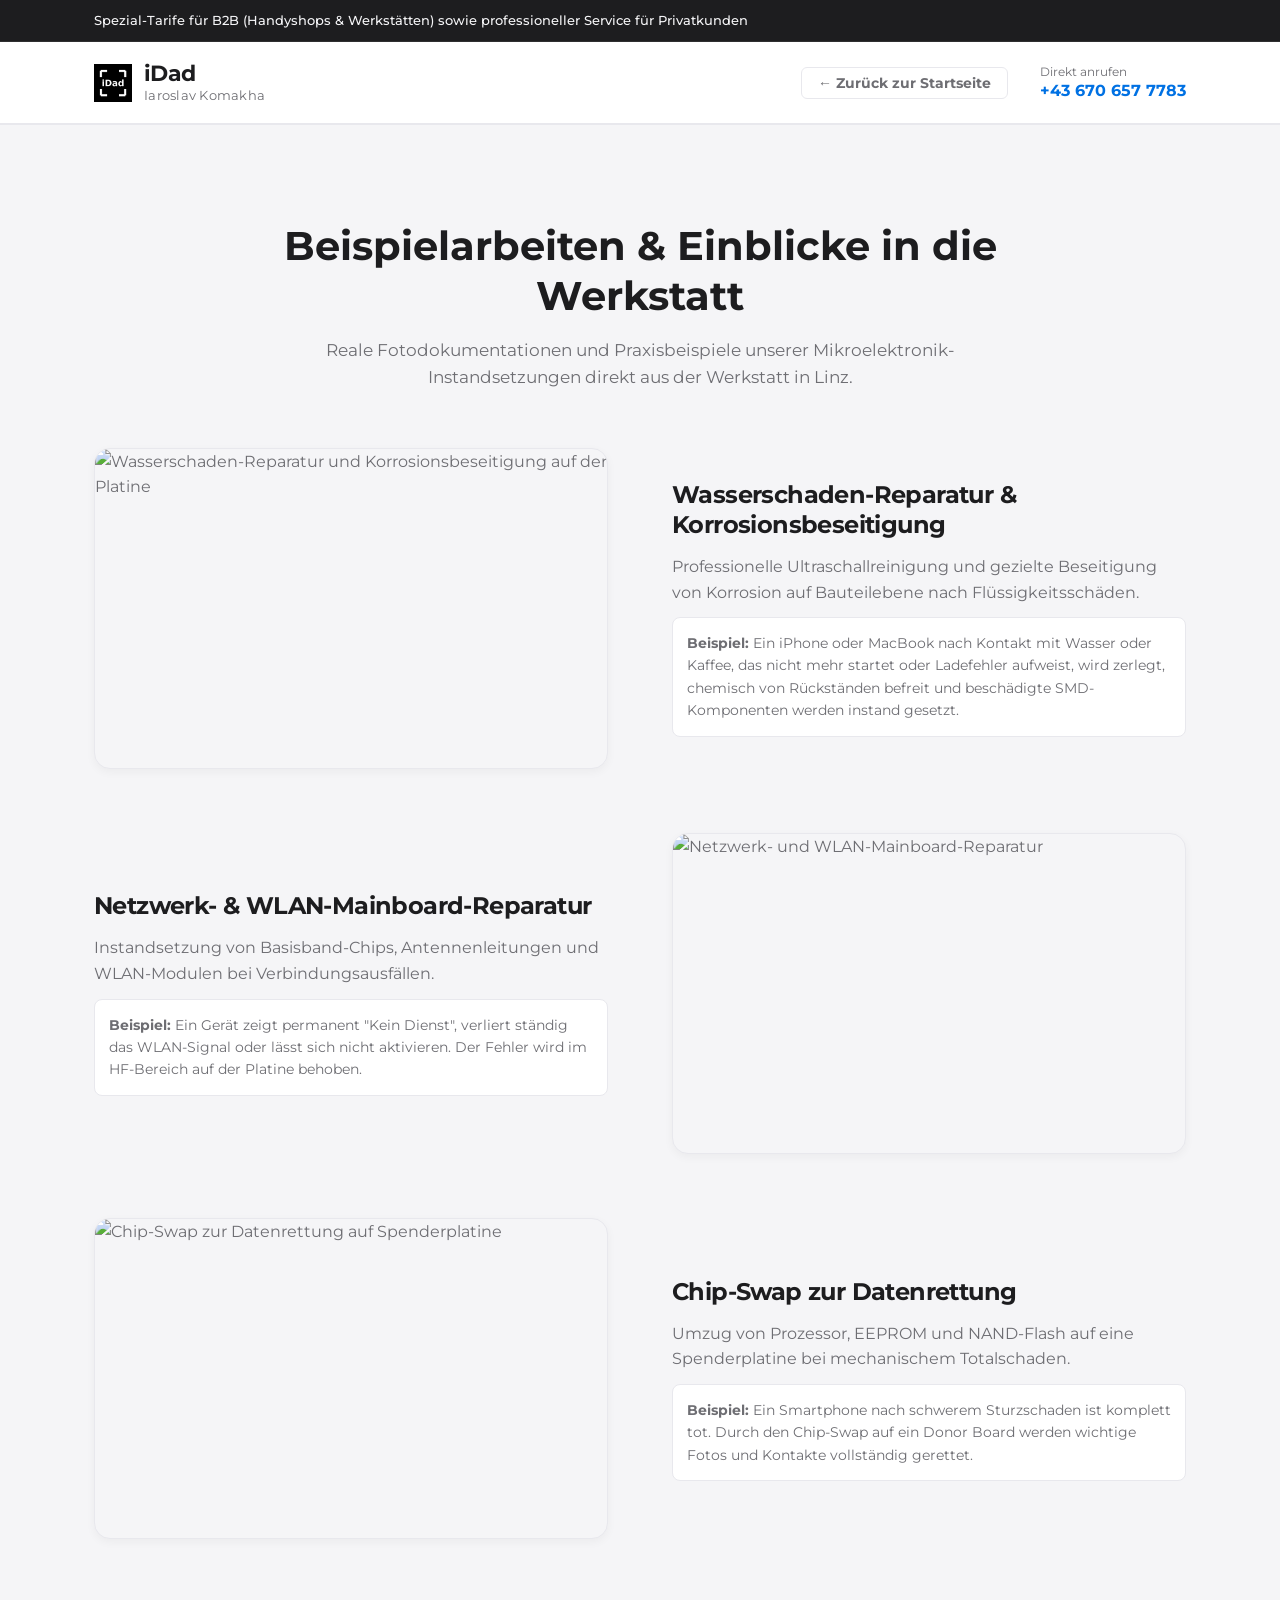
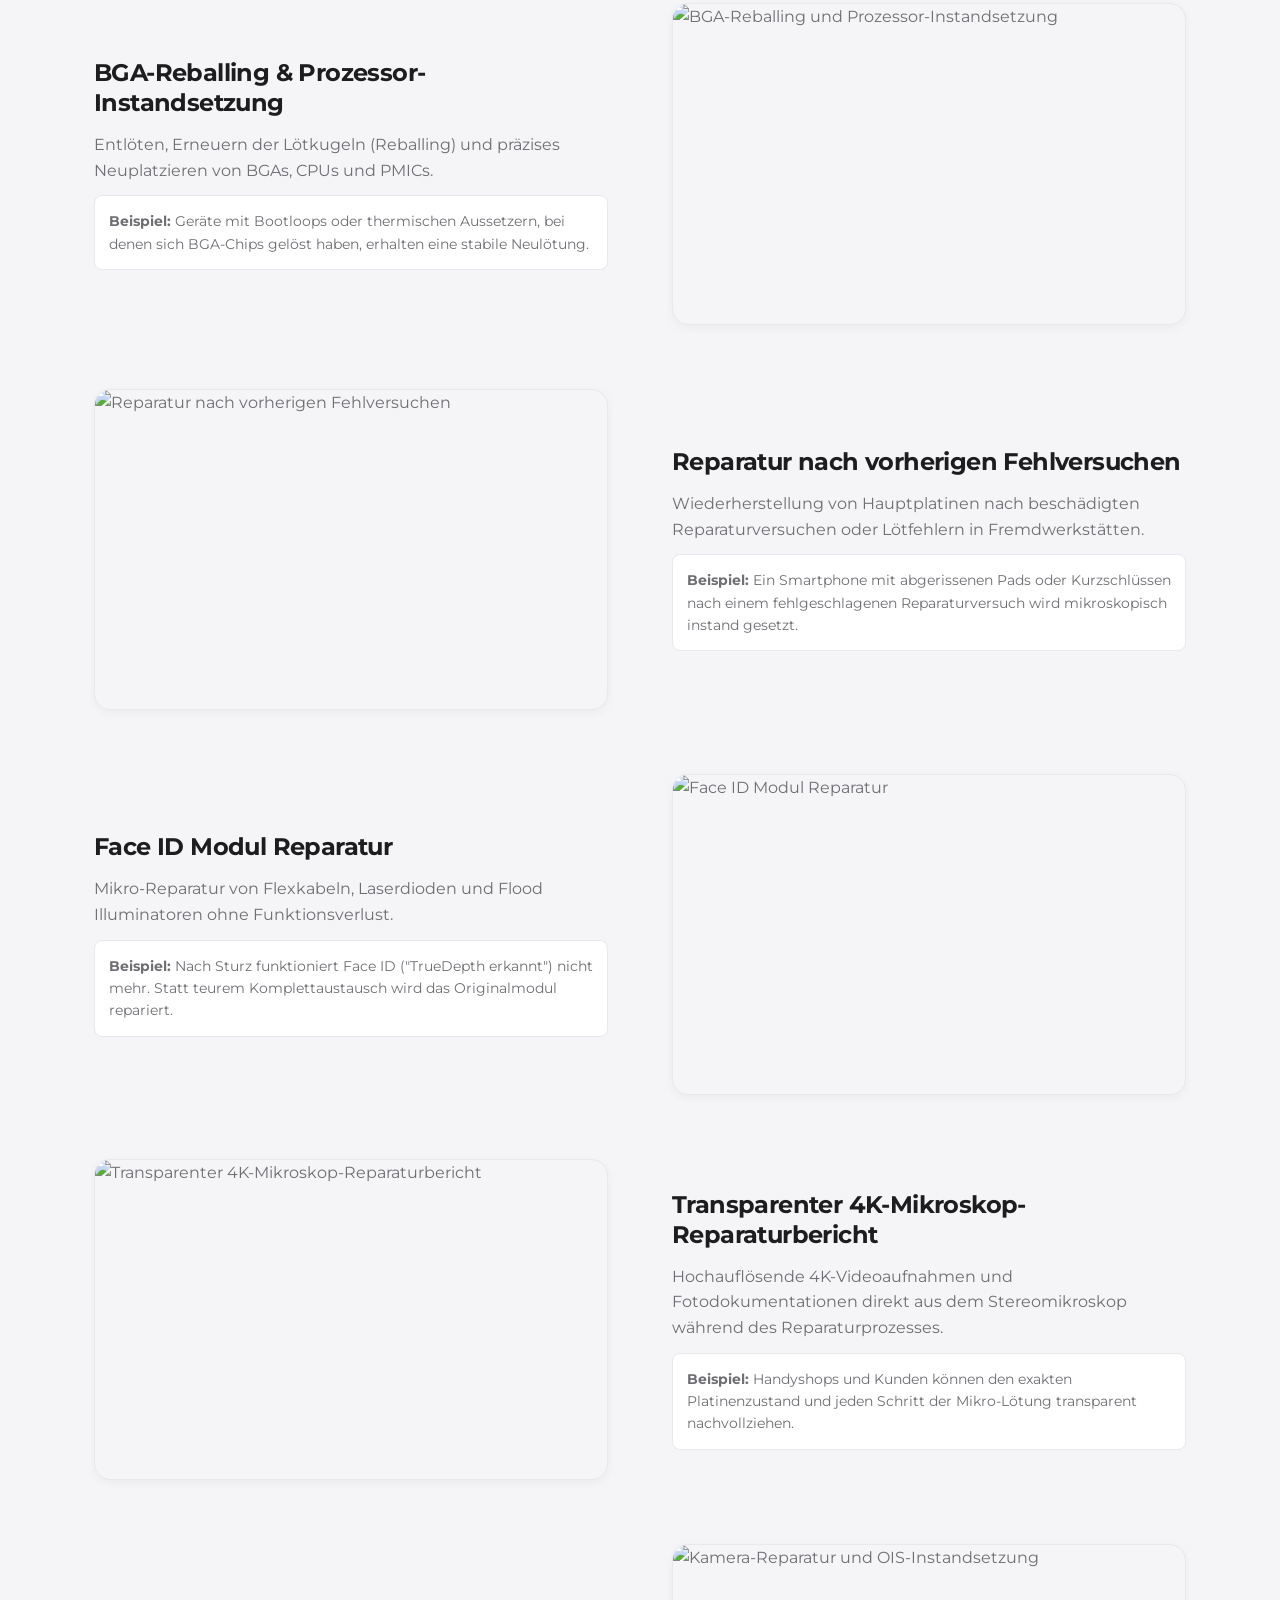
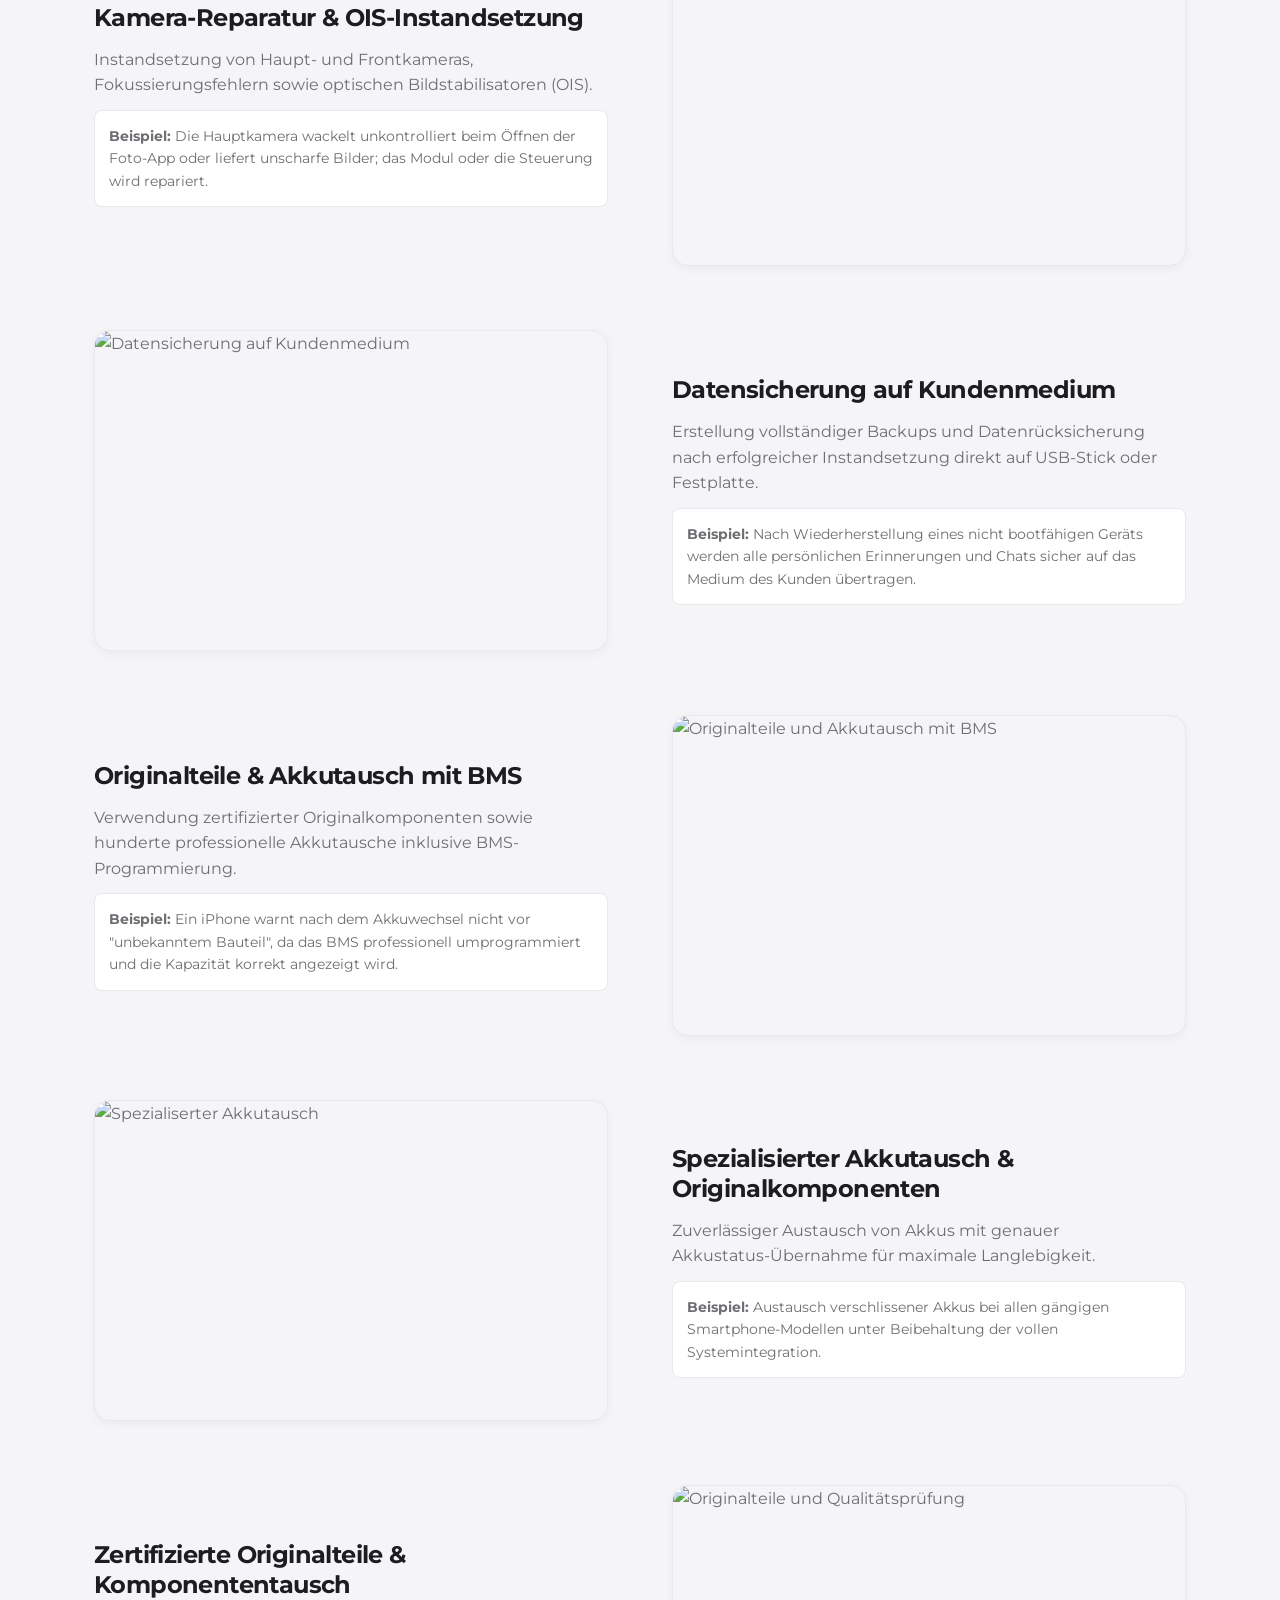
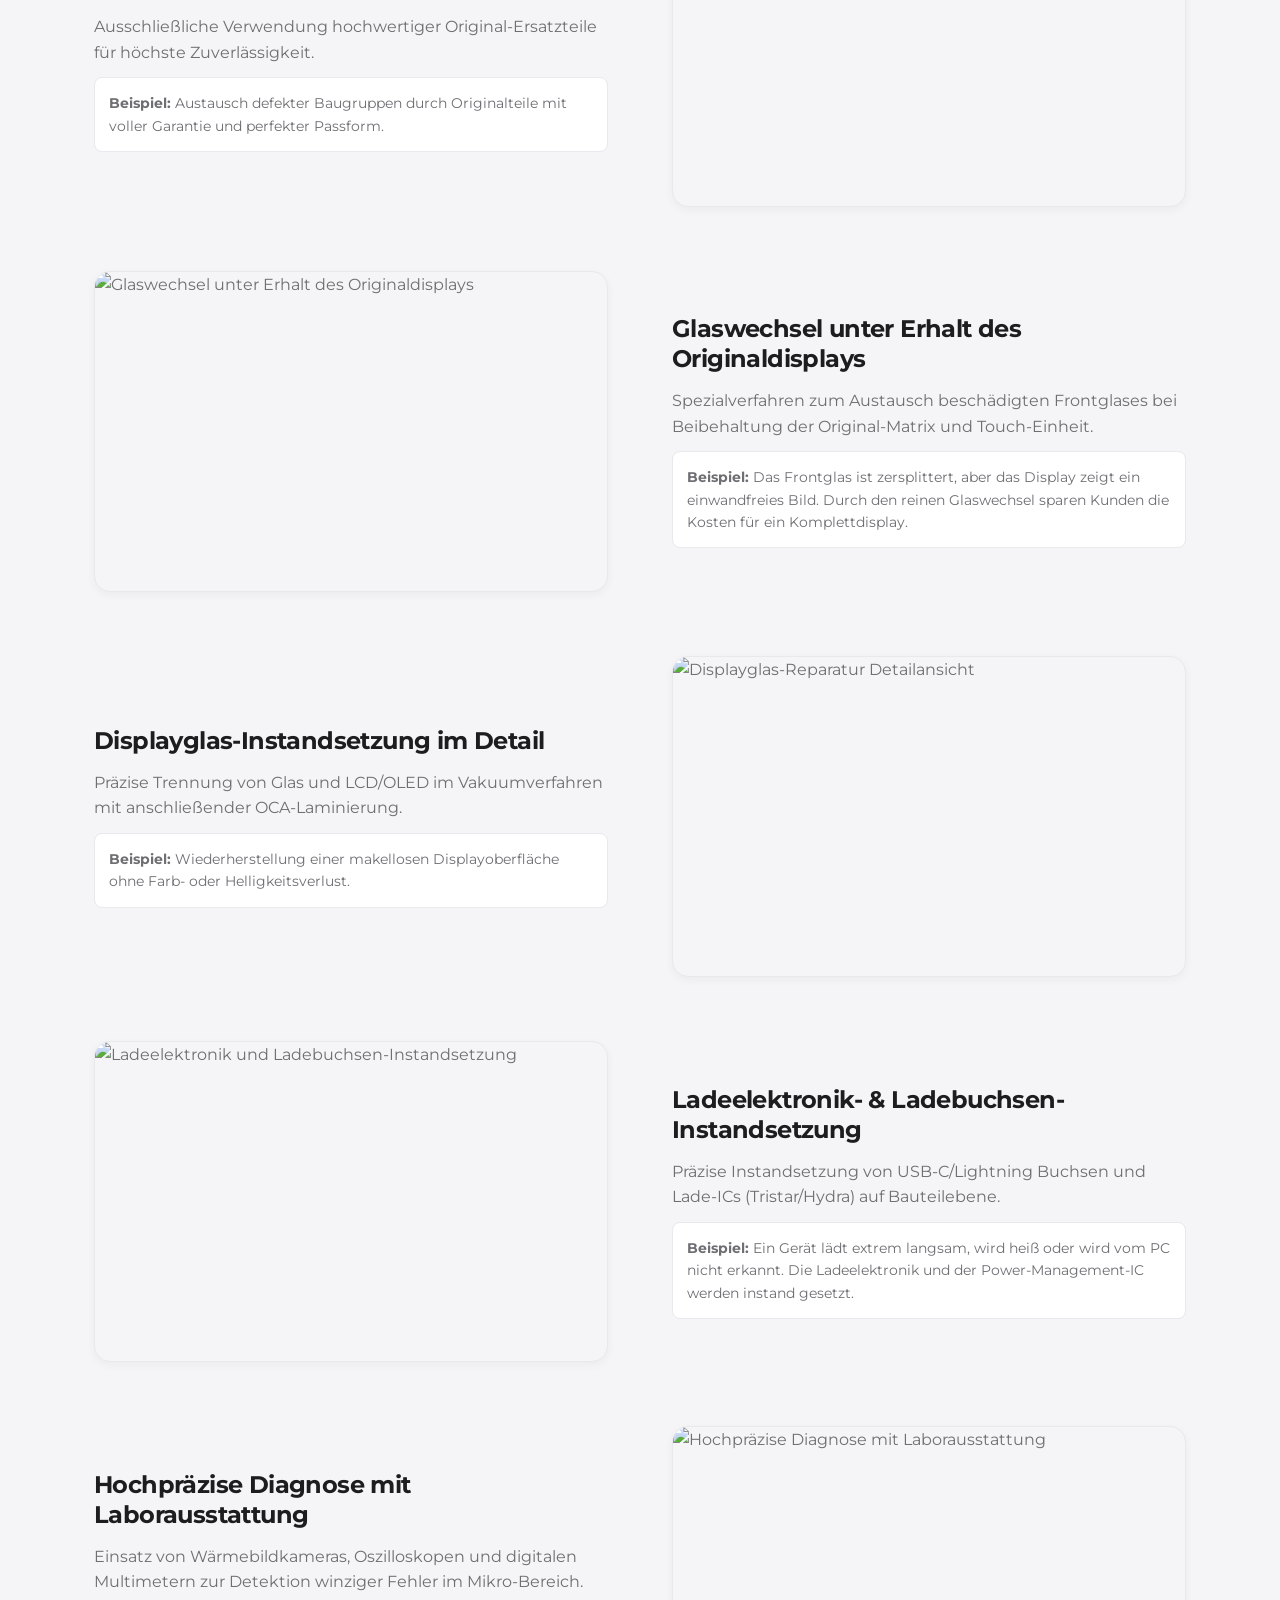
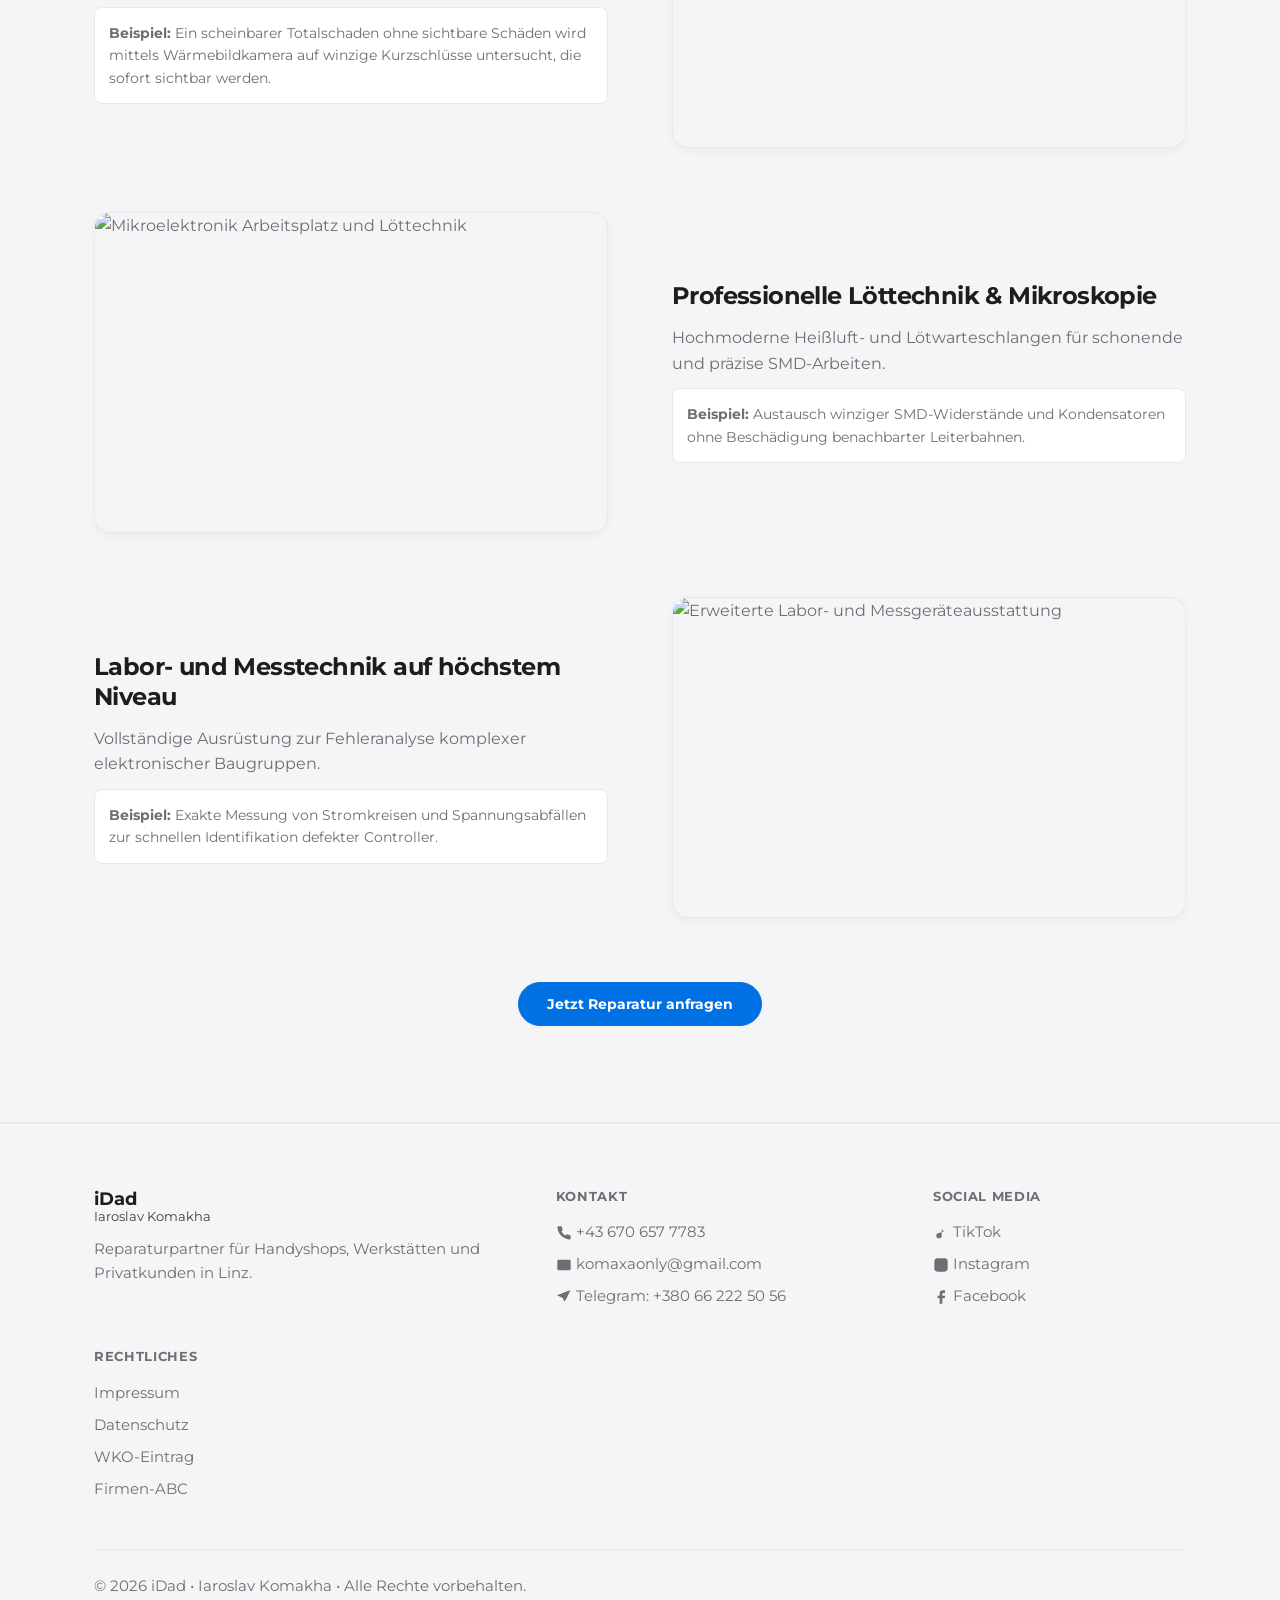
==== beispielarbeiten.html @ 585a616e "Add files via upload" ====
<!DOCTYPE html>
<html lang="de-AT">
<head>
    <meta charset="utf-8">
    <meta name="viewport" content="width=device-width, initial-scale=1">
    <title>iDad - Beispielarbeiten &amp; Mikroelektronik in Linz</title>
    <meta name="description" content="Übersicht aller Beispielarbeiten von iDad in Linz: Mainboard-Reparaturen, Wasserschaden, Datenrettung, BGA-Rework, Face ID und mehr für B2B & Privatkunden.">
    <meta property="og:type" content="website">
    <meta property="og:title" content="iDad - Beispielarbeiten & Mikroelektronik in Linz">
    <meta property="og:description" content="Komplexe Mainboard-Reparaturen, BGA-Rework, Microsoldering und Datenrettung für Gewerbe und Privatkunden.">
    <meta property="og:url" content="https://reparaturpartner-linz.vercel.app/beispielarbeiten.html">
    <meta name="robots" content="index, follow">
    <meta name="author" content="Iaroslav Komakha">
    <meta name="theme-color" content="#00377b">
    <link rel="canonical" href="https://reparaturpartner-linz.vercel.app/beispielarbeiten.html">
    <link rel="icon" href="img/favicon.ico" type="image/x-icon">
    <link rel="preload" href="fonts/montserrat-latin-400-normal.woff2" as="font" type="font/woff2" crossorigin>
    <link rel="preload" href="fonts/montserrat-latin-700-normal.woff2" as="font" type="font/woff2" crossorigin>
    <link rel="stylesheet" href="styles.css">
    <script src="script.js" defer></script>
</head>
<body>
    <a class="skip-link" href="#inhalt">Zum Inhalt springen</a>

    <svg width="0" height="0" style="position:absolute" aria-hidden="true" focusable="false">
        <defs>
            <symbol id="i-check" viewBox="0 0 24 24"><circle cx="12" cy="12" r="9"/><path d="M8 12.5l2.7 2.7L16 9.5"/></symbol>
            <symbol id="i-clock" viewBox="0 0 24 24"><circle cx="12" cy="12" r="9"/><path d="M12 7v5l3 2"/></symbol>
            <symbol id="i-medal" viewBox="0 0 24 24"><circle cx="12" cy="9" r="5"/><path d="M9 13.5L7.5 21l4.5-2.5 4.5 2.5-1.5-7.5"/></symbol>
            <symbol id="i-chip" viewBox="0 0 24 24"><rect x="7" y="7" width="10" height="10" rx="2"/><path d="M9 3v4M15 3v4M9 17v4M15 17v4M3 9h4M3 15h4M17 9h4M17 15h4"/></symbol>
            <symbol id="i-shield" viewBox="0 0 24 24"><path d="M12 3l7 3v5c0 4.5-3 8.2-7 10-4-1.8-7-5.5-7-10V6z"/><path d="M9 12l2 2 4-4"/></symbol>
            <symbol id="i-search" viewBox="0 0 24 24"><circle cx="11" cy="11" r="6"/><path d="M16 16l4.5 4.5"/></symbol>
            <symbol id="i-wrench" viewBox="0 0 24 24"><path d="M14.5 6.5a4 4 0 0 0-5 5L4 17l3 3 5.5-5.5a4 4 0 0 0 5-5l-2.5 2.5-2.5-.5-.5-2.5z"/></symbol>
            <symbol id="i-lock" viewBox="0 0 24 24"><rect x="5" y="11" width="14" height="9" rx="2"/><path d="M8 11V8a4 4 0 0 1 8 0v3"/></symbol>
            <symbol id="i-sliders" viewBox="0 0 24 24"><path d="M4 7h10M18 7h2M4 17h2M10 17h10"/><circle cx="16" cy="7" r="2"/><circle cx="8" cy="17" r="2"/></symbol>
            <symbol id="i-bolt" viewBox="0 0 24 24"><path d="M13 3L5 13h6l-1 8 8-10h-6z"/></symbol>
            <symbol id="i-box" viewBox="0 0 24 24"><path d="M3 8l9-5 9 5v9l-9 5-9-5z"/><path d="M3 8l9 5 9-5M12 13v9"/></symbol>
            <symbol id="i-phone" viewBox="0 0 24 24"><path d="M22 16.92v3a2 2 0 0 1-2.18 2 19.79 19.79 0 0 1-8.63-3.07 19.5 19.5 0 0 1-6-6 19.79 19.79 0 0 1-3.07-8.67A2 2 0 0 1 4.11 2h3a2 2 0 0 1 2 1.72 12.84 12.84 0 0 0 .7 2.81 2 2 0 0 1-.45 2.11L8.09 9.91a16 16 0 0 0 6 6l1.27-1.27a2 2 0 0 1 2.11-.45 12.84 12.84 0 0 0 2.81.7A2 2 0 0 1 22 16.92z"/></symbol>
            <symbol id="i-mail" viewBox="0 0 24 24"><path d="M4 4h16c1.1 0 2 .9 2 2v12c0 1.1-.9 2-2 2H4c-1.1 0-2-.9-2-2V6c0-1.1.9-2 2-2z"/><polyline points="22,6 12,13 2,6"/></symbol>
            <symbol id="i-telegram" viewBox="0 0 24 24"><path d="M21.5 2L2 9.5l8 3.5L21.5 2z"/><path d="M10 13l2.5 6L16 14l5.5-12L2 9.5l8 3.5z"/></symbol>
            <symbol id="i-tiktok" viewBox="0 0 24 24"><path d="M9 12a4 4 0 1 0 4 4V4a5 5 0 0 0 5 5"/></symbol>
            <symbol id="i-instagram" viewBox="0 0 24 24"><rect x="2" y="2" width="20" height="20" rx="5" ry="5"/><path d="M16 11.37A4 4 0 1 1 12.63 8 4 4 0 0 1 16 11.37z"/><line x1="17.5" y1="6.5" x2="17.51" y2="6.5"/></symbol>
            <symbol id="i-facebook" viewBox="0 0 24 24"><path d="M18 2h-3a5 5 0 0 0-5 5v3H7v4h3v8h4v-8h3.8l.2-4h-4V7a1 1 0 0 1 1-1h3z"/></symbol>
        </defs>
    </svg>

    <div class="site-top">
        <p class="promo">
            <span class="container">
                <span>Spezial-Tarife für B2B (Handyshops &amp; Werkstätten) sowie professioneller Service für Privatkunden</span>
            </span>
        </p>

        <header class="site-header">
            <div class="container site-header-container">
                <a class="brand brand-centered" href="index.html">
                    <img src="img/favicon.ico" alt="iDad Logo" class="brand-logo" style="height: 38px; width: auto;">
                    <span class="brand-text">
                        <strong>iDad</strong>
                        <small>Iaroslav Komakha</small>
                    </span>
                </a>
                
                <div class="header-nav-row">
                    <a href="index.html" class="btn btn--outline-light" style="color: var(--primary); border-color: var(--border); background: var(--white); padding: 0.5rem 1rem; font-size: 0.875rem; text-decoration: none; border-radius: 0.375rem; display: inline-flex; align-items: center; gap: 0.375rem;">
                        &larr; Zurück zur Startseite
                    </a>
                    <a class="header-contact" href="tel:+436706577783">
                        <span class="label">Direkt anrufen</span>
                        <span class="value">+43&nbsp;670&nbsp;657&nbsp;7783</span>
                    </a>
                </div>
            </div>
        </header>
    </div>

    <main id="inhalt">
        <section class="section section--alt">
            <div class="container">
                <div class="section-head">
                    <h1>Beispielarbeiten &amp; Einblicke in die Werkstatt</h1>
                    <p>Reale Fotodokumentationen und Praxisbeispiele unserer Mikroelektronik-Instandsetzungen direkt aus der Werkstatt in Linz.</p>
                </div>

                <div class="feature-list">
                    
                    <!-- 1. Wasserschaden -->
                    <article class="feature">
                        <img src="img/2026_02_10_14_29_41_IMG_5998.JPG" width="800" height="600" loading="lazy" decoding="async" alt="Wasserschaden-Reparatur und Korrosionsbeseitigung auf der Platine">
                        <div>
                            <h3>Wasserschaden-Reparatur &amp; Korrosionsbeseitigung</h3>
                            <p>Professionelle Ultraschallreinigung und gezielte Beseitigung von Korrosion auf Bauteilebene nach Flüssigkeitsschäden.</p>
                            <p style="margin-top: 0.75rem; font-size: 0.875rem; background: var(--white); padding: 0.875rem; border-radius: 0.5rem; border: 1px solid var(--border);">
                                <strong>Beispiel:</strong> Ein iPhone oder MacBook nach Kontakt mit Wasser oder Kaffee, das nicht mehr startet oder Ladefehler aufweist, wird zerlegt, chemisch von Rückständen befreit und beschädigte SMD-Komponenten werden instand gesetzt.
                            </p>
                        </div>
                    </article>

                    <!-- 2. Netzwerk & WLAN -->
                    <article class="feature">
                        <img src="img/2022_06_24_12_15_00_IMG_5513.JPG" width="800" height="600" loading="lazy" decoding="async" alt="Netzwerk- und WLAN-Mainboard-Reparatur">
                        <div>
                            <h3>Netzwerk- &amp; WLAN-Mainboard-Reparatur</h3>
                            <p>Instandsetzung von Basisband-Chips, Antennenleitungen und WLAN-Modulen bei Verbindungsausfällen.</p>
                            <p style="margin-top: 0.75rem; font-size: 0.875rem; background: var(--white); padding: 0.875rem; border-radius: 0.5rem; border: 1px solid var(--border);">
                                <strong>Beispiel:</strong> Ein Gerät zeigt permanent "Kein Dienst", verliert ständig das WLAN-Signal oder lässt sich nicht aktivieren. Der Fehler wird im HF-Bereich auf der Platine behoben.
                            </p>
                        </div>
                    </article>

                    <!-- 3. Chip-Swap -->
                    <article class="feature">
                        <img src="img/2023_05_04_14_39_42_IMG_8121.JPG" width="800" height="600" loading="lazy" decoding="async" alt="Chip-Swap zur Datenrettung auf Spenderplatine">
                        <div>
                            <h3>Chip-Swap zur Datenrettung</h3>
                            <p>Umzug von Prozessor, EEPROM und NAND-Flash auf eine Spenderplatine bei mechanischem Totalschaden.</p>
                            <p style="margin-top: 0.75rem; font-size: 0.875rem; background: var(--white); padding: 0.875rem; border-radius: 0.5rem; border: 1px solid var(--border);">
                                <strong>Beispiel:</strong> Ein Smartphone nach schwerem Sturzschaden ist komplett tot. Durch den Chip-Swap auf ein Donor Board werden wichtige Fotos und Kontakte vollständig gerettet.
                            </p>
                        </div>
                    </article>

                    <!-- 4. BGA-Reballing -->
                    <article class="feature">
                        <img src="img/2023_05_12_18_38_23_IMG_8118.JPG" width="800" height="600" loading="lazy" decoding="async" alt="BGA-Reballing und Prozessor-Instandsetzung">
                        <div>
                            <h3>BGA-Reballing &amp; Prozessor-Instandsetzung</h3>
                            <p>Entlöten, Erneuern der Lötkugeln (Reballing) und präzises Neuplatzieren von BGAs, CPUs und PMICs.</p>
                            <p style="margin-top: 0.75rem; font-size: 0.875rem; background: var(--white); padding: 0.875rem; border-radius: 0.5rem; border: 1px solid var(--border);">
                                <strong>Beispiel:</strong> Geräte mit Bootloops oder thermischen Aussetzern, bei denen sich BGA-Chips gelöst haben, erhalten eine stabile Neulötung.
                            </p>
                        </div>
                    </article>

                    <!-- 5. Nach Fehlversuchen -->
                    <article class="feature">
                        <img src="img/2024_02_19_14_27_27_IMG_0762.JPG" width="800" height="600" loading="lazy" decoding="async" alt="Reparatur nach vorherigen Fehlversuchen">
                        <div>
                            <h3>Reparatur nach vorherigen Fehlversuchen</h3>
                            <p>Wiederherstellung von Hauptplatinen nach beschädigten Reparaturversuchen oder Lötfehlern in Fremdwerkstätten.</p>
                            <p style="margin-top: 0.75rem; font-size: 0.875rem; background: var(--white); padding: 0.875rem; border-radius: 0.5rem; border: 1px solid var(--border);">
                                <strong>Beispiel:</strong> Ein Smartphone mit abgerissenen Pads oder Kurzschlüssen nach einem fehlgeschlagenen Reparaturversuch wird mikroskopisch instand gesetzt.
                            </p>
                        </div>
                    </article>

                    <!-- 6. Face ID -->
                    <article class="feature">
                        <img src="img/2024_10_03_11_01_40_IMG_2838.JPG" width="800" height="600" loading="lazy" decoding="async" alt="Face ID Modul Reparatur">
                        <div>
                            <h3>Face ID Modul Reparatur</h3>
                            <p>Mikro-Reparatur von Flexkabeln, Laserdioden und Flood Illuminatoren ohne Funktionsverlust.</p>
                            <p style="margin-top: 0.75rem; font-size: 0.875rem; background: var(--white); padding: 0.875rem; border-radius: 0.5rem; border: 1px solid var(--border);">
                                <strong>Beispiel:</strong> Nach Sturz funktioniert Face ID ("TrueDepth erkannt") nicht mehr. Statt teurem Komplettaustausch wird das Originalmodul repariert.
                            </p>
                        </div>
                    </article>

                    <!-- 7. 4K Mikroskop Bericht -->
                    <article class="feature">
                        <img src="img/2024_10_14_17_06_50_IMG_2891.JPG" width="800" height="600" loading="lazy" decoding="async" alt="Transparenter 4K-Mikroskop-Reparaturbericht">
                        <div>
                            <h3>Transparenter 4K-Mikroskop-Reparaturbericht</h3>
                            <p>Hochauflösende 4K-Videoaufnahmen und Fotodokumentationen direkt aus dem Stereomikroskop während des Reparaturprozesses.</p>
                            <p style="margin-top: 0.75rem; font-size: 0.875rem; background: var(--white); padding: 0.875rem; border-radius: 0.5rem; border: 1px solid var(--border);">
                                <strong>Beispiel:</strong> Handyshops und Kunden können den exakten Platinenzustand und jeden Schritt der Mikro-Lötung transparent nachvollziehen.
                            </p>
                        </div>
                    </article>

                    <!-- 8. Kamera Reparatur -->
                    <article class="feature">
                        <img src="img/2025_05_09_13_19_57_IMG_4189.JPG" width="800" height="600" loading="lazy" decoding="async" alt="Kamera-Reparatur und OIS-Instandsetzung">
                        <div>
                            <h3>Kamera-Reparatur &amp; OIS-Instandsetzung</h3>
                            <p>Instandsetzung von Haupt- und Frontkameras, Fokussierungsfehlern sowie optischen Bildstabilisatoren (OIS).</p>
                            <p style="margin-top: 0.75rem; font-size: 0.875rem; background: var(--white); padding: 0.875rem; border-radius: 0.5rem; border: 1px solid var(--border);">
                                <strong>Beispiel:</strong> Die Hauptkamera wackelt unkontrolliert beim Öffnen der Foto-App oder liefert unscharfe Bilder; das Modul oder die Steuerung wird repariert.
                            </p>
                        </div>
                    </article>

                    <!-- 9. Backup -->
                    <article class="feature">
                        <img src="img/2025_05_21_16_50_56_IMG_4271.JPG" width="800" height="600" loading="lazy" decoding="async" alt="Datensicherung auf Kundenmedium">
                        <div>
                            <h3>Datensicherung auf Kundenmedium</h3>
                            <p>Erstellung vollständiger Backups und Datenrücksicherung nach erfolgreicher Instandsetzung direkt auf USB-Stick oder Festplatte.</p>
                            <p style="margin-top: 0.75rem; font-size: 0.875rem; background: var(--white); padding: 0.875rem; border-radius: 0.5rem; border: 1px solid var(--border);">
                                <strong>Beispiel:</strong> Nach Wiederherstellung eines nicht bootfähigen Geräts werden alle persönlichen Erinnerungen und Chats sicher auf das Medium des Kunden übertragen.
                            </p>
                        </div>
                    </article>

                    <!-- 10. Originalteile & Akku -->
                    <article class="feature">
                        <img src="img/2025_05_23_12_14_00_IMG_4292.JPG" width="800" height="600" loading="lazy" decoding="async" alt="Originalteile und Akkutausch mit BMS">
                        <div>
                            <h3>Originalteile &amp; Akkutausch mit BMS</h3>
                            <p>Verwendung zertifizierter Originalkomponenten sowie hunderte professionelle Akkutausche inklusive BMS-Programmierung.</p>
                            <p style="margin-top: 0.75rem; font-size: 0.875rem; background: var(--white); padding: 0.875rem; border-radius: 0.5rem; border: 1px solid var(--border);">
                                <strong>Beispiel:</strong> Ein iPhone warnt nach dem Akkuwechsel nicht vor "unbekanntem Bauteil", da das BMS professionell umprogrammiert und die Kapazität korrekt angezeigt wird.
                            </p>
                        </div>
                    </article>

                    <!-- 10b. Weitere Akkuwechsel -->
                    <article class="feature">
                        <img src="img/2026_01_31_17_22_27_IMG_5932.JPG" width="800" height="600" loading="lazy" decoding="async" alt="Spezialiserter Akkutausch">
                        <div>
                            <h3>Spezialisierter Akkutausch &amp; Originalkomponenten</h3>
                            <p>Zuverlässiger Austausch von Akkus mit genauer Akkustatus-Übernahme für maximale Langlebigkeit.</p>
                            <p style="margin-top: 0.75rem; font-size: 0.875rem; background: var(--white); padding: 0.875rem; border-radius: 0.5rem; border: 1px solid var(--border);">
                                <strong>Beispiel:</strong> Austausch verschlissener Akkus bei allen gängigen Smartphone-Modellen unter Beibehaltung der vollen Systemintegration.
                            </p>
                        </div>
                    </article>

                    <article class="feature">
                        <img src="img/2026_02_08_15_38_54_IMG_5983.JPG" width="800" height="600" loading="lazy" decoding="async" alt="Originalteile und Qualitätsprüfung">
                        <div>
                            <h3>Zertifizierte Originalteile &amp; Komponententausch</h3>
                            <p>Ausschließliche Verwendung hochwertiger Original-Ersatzteile für höchste Zuverlässigkeit.</p>
                            <p style="margin-top: 0.75rem; font-size: 0.875rem; background: var(--white); padding: 0.875rem; border-radius: 0.5rem; border: 1px solid var(--border);">
                                <strong>Beispiel:</strong> Austausch defekter Baugruppen durch Originalteile mit voller Garantie und perfekter Passform.
                            </p>
                        </div>
                    </article>

                    <!-- 11. Glaswechsel -->
                    <article class="feature">
                        <img src="img/2026_02_24_15_37_40_IMG_6054.JPG" width="800" height="600" loading="lazy" decoding="async" alt="Glaswechsel unter Erhalt des Originaldisplays">
                        <div>
                            <h3>Glaswechsel unter Erhalt des Originaldisplays</h3>
                            <p>Spezialverfahren zum Austausch beschädigten Frontglases bei Beibehaltung der Original-Matrix und Touch-Einheit.</p>
                            <p style="margin-top: 0.75rem; font-size: 0.875rem; background: var(--white); padding: 0.875rem; border-radius: 0.5rem; border: 1px solid var(--border);">
                                <strong>Beispiel:</strong> Das Frontglas ist zersplittert, aber das Display zeigt ein einwandfreies Bild. Durch den reinen Glaswechsel sparen Kunden die Kosten für ein Komplettdisplay.
                            </p>
                        </div>
                    </article>

                    <article class="feature">
                        <img src="img/2026_02_24_15_37_50_IMG_6055.JPG" width="800" height="600" loading="lazy" decoding="async" alt="Displayglas-Reparatur Detailansicht">
                        <div>
                            <h3>Displayglas-Instandsetzung im Detail</h3>
                            <p>Präzise Trennung von Glas und LCD/OLED im Vakuumverfahren mit anschließender OCA-Laminierung.</p>
                            <p style="margin-top: 0.75rem; font-size: 0.875rem; background: var(--white); padding: 0.875rem; border-radius: 0.5rem; border: 1px solid var(--border);">
                                <strong>Beispiel:</strong> Wiederherstellung einer makellosen Displayoberfläche ohne Farb- oder Helligkeitsverlust.
                            </p>
                        </div>
                    </article>

                    <!-- 12. Ladeelektronik -->
                    <article class="feature">
                        <img src="img/2026_03_11_15_43_16_IMG_6143.JPG" width="800" height="600" loading="lazy" decoding="async" alt="Ladeelektronik und Ladebuchsen-Instandsetzung">
                        <div>
                            <h3>Ladeelektronik- &amp; Ladebuchsen-Instandsetzung</h3>
                            <p>Präzise Instandsetzung von USB-C/Lightning Buchsen und Lade-ICs (Tristar/Hydra) auf Bauteilebene.</p>
                            <p style="margin-top: 0.75rem; font-size: 0.875rem; background: var(--white); padding: 0.875rem; border-radius: 0.5rem; border: 1px solid var(--border);">
                                <strong>Beispiel:</strong> Ein Gerät lädt extrem langsam, wird heiß oder wird vom PC nicht erkannt. Die Ladeelektronik und der Power-Management-IC werden instand gesetzt.
                            </p>
                        </div>
                    </article>

                    <!-- 13. Laborausstattung -->
                    <article class="feature">
                        <img src="img/2024_09_28_12_10_26_IMG_2771.JPG" width="800" height="600" loading="lazy" decoding="async" alt="Hochpräzise Diagnose mit Laborausstattung">
                        <div>
                            <h3>Hochpräzise Diagnose mit Laborausstattung</h3>
                            <p>Einsatz von Wärmebildkameras, Oszilloskopen und digitalen Multimetern zur Detektion winziger Fehler im Mikro-Bereich.</p>
                            <p style="margin-top: 0.75rem; font-size: 0.875rem; background: var(--white); padding: 0.875rem; border-radius: 0.5rem; border: 1px solid var(--border);">
                                <strong>Beispiel:</strong> Ein scheinbarer Totalschaden ohne sichtbare Schäden wird mittels Wärmebildkamera auf winzige Kurzschlüsse untersucht, die sofort sichtbar werden.
                            </p>
                        </div>
                    </article>

                    <article class="feature">
                        <img src="img/2024_09_28_13_36_03_IMG_2777.JPG" width="800" height="600" loading="lazy" decoding="async" alt="Mikroelektronik Arbeitsplatz und Löttechnik">
                        <div>
                            <h3>Professionelle Löttechnik &amp; Mikroskopie</h3>
                            <p>Hochmoderne Heißluft- und Lötwarteschlangen für schonende und präzise SMD-Arbeiten.</p>
                            <p style="margin-top: 0.75rem; font-size: 0.875rem; background: var(--white); padding: 0.875rem; border-radius: 0.5rem; border: 1px solid var(--border);">
                                <strong>Beispiel:</strong> Austausch winziger SMD-Widerstände und Kondensatoren ohne Beschädigung benachbarter Leiterbahnen.
                            </p>
                        </div>
                    </article>

                    <article class="feature">
                        <img src="img/2024_10_01_16_17_39_IMG_2815.JPG" width="800" height="600" loading="lazy" decoding="async" alt="Erweiterte Labor- und Messgeräteausstattung">
                        <div>
                            <h3>Labor- und Messtechnik auf höchstem Niveau</h3>
                            <p>Vollständige Ausrüstung zur Fehleranalyse komplexer elektronischer Baugruppen.</p>
                            <p style="margin-top: 0.75rem; font-size: 0.875rem; background: var(--white); padding: 0.875rem; border-radius: 0.5rem; border: 1px solid var(--border);">
                                <strong>Beispiel:</strong> Exakte Messung von Stromkreisen und Spannungsabfällen zur schnellen Identifikation defekter Controller.
                            </p>
                        </div>
                    </article>

                </div>

                <div style="text-align: center; margin-top: 4rem;">
                    <a href="index.html#anfrage" class="btn btn--primary">Jetzt Reparatur anfragen</a>
                </div>
            </div>
        </section>
    </main>

    <footer class="site-footer">
        <div class="container">
            <div class="footer-grid">
                <div>
                    <p class="footer-name" style="line-height: 1.2;">
                        <strong style="display: block; font-size: 1.1rem;">iDad</strong>
                        <small style="display: block; font-weight: normal; font-size: 0.8rem; opacity: 0.85;">Iaroslav Komakha</small>
                    </p>
                    <p>Reparaturpartner für Handyshops, Werkstätten und Privatkunden in Linz.</p>
                </div>
                <div>
                    <h2>Kontakt</h2>
                    <ul>
                        <li><svg width="16" height="16" fill="currentColor" style="vertical-align: middle; margin-right: 4px;" aria-hidden="true"><use href="#i-phone"/></svg><a href="tel:+436706577783">+43&nbsp;670&nbsp;657&nbsp;7783</a></li>
                        <li><svg width="16" height="16" fill="currentColor" style="vertical-align: middle; margin-right: 4px;" aria-hidden="true"><use href="#i-mail"/></svg><a href="mailto:komaxaonly@gmail.com">komaxaonly@gmail.com</a></li>
                        <li><svg width="16" height="16" fill="currentColor" style="vertical-align: middle; margin-right: 4px;" aria-hidden="true"><use href="#i-telegram"/></svg><a href="https://t.me/+380662225056" target="_blank" rel="noopener noreferrer">Telegram: +380&nbsp;66&nbsp;222&nbsp;50&nbsp;56</a></li>
                    </ul>
                </div>
                <div>
                    <h2>Social Media</h2>
                    <ul>
                        <li><svg width="16" height="16" fill="currentColor" style="vertical-align: middle; margin-right: 4px;" aria-hidden="true"><use href="#i-tiktok"/></svg><a href="https://www.tiktok.com/@idad.apple.service" target="_blank" rel="noopener noreferrer">TikTok</a></li>
                        <li><svg width="16" height="16" fill="currentColor" style="vertical-align: middle; margin-right: 4px;" aria-hidden="true"><use href="#i-instagram"/></svg><a href="https://www.instagram.com/idad.service.linz/" target="_blank" rel="noopener noreferrer">Instagram</a></li>
                        <li><svg width="16" height="16" fill="currentColor" style="vertical-align: middle; margin-right: 4px;" aria-hidden="true"><use href="#i-facebook"/></svg><a href="https://www.facebook.com/komaxaonly" target="_blank" rel="noopener noreferrer">Facebook</a></li>
                    </ul>
                </div>
                <div>
                    <h2>Rechtliches</h2>
                    <ul>
                        <li><a href="impressum.html">Impressum</a></li>
                        <li><a href="datenschutz.html">Datenschutz</a></li>
                        <li><a href="https://firmen.wko.at/iaroslav-komakha/ober%C3%B6sterreich/?firmaid=014bb881-d39e-4198-9e74-b0991da9c404" target="_blank" rel="noopener">WKO-Eintrag</a></li>
                        <li><a href="https://www.firmenabc.at/iaroslav-komakha_HAVQi" target="_blank" rel="noopener">Firmen-ABC</a></li>
                    </ul>
                </div>
            </div>
            <p class="copyright">&copy; 2026 iDad &bull; Iaroslav Komakha &bull; Alle Rechte vorbehalten.</p>
        </div>
    </footer>
</body>
</html>
---- styles.css ----
/* ==========================================================================
   iDad Apple Service - Iaroslav Komakha
   Premium Apple Design – iPhone Inspired
   Clean White / Space Black / Silver / Apple Blue
   ========================================================================== */

/* Schriftarten */
@font-face {
  font-family: "Montserrat";
  font-style: normal;
  font-weight: 400;
  font-display: swap;
  src: url("fonts/montserrat-latin-400-normal.woff2") format("woff2");
}

@font-face {
  font-family: "Montserrat";
  font-style: normal;
  font-weight: 500;
  font-display: swap;
  src: url("fonts/montserrat-latin-500-normal.woff2") format("woff2");
}

@font-face {
  font-family: "Montserrat";
  font-style: normal;
  font-weight: 700;
  font-display: swap;
  src: url("fonts/montserrat-latin-700-normal.woff2") format("woff2");
}

/* 1. Variablen */
:root {
  --text: #1d1d1f;
  --muted: #6e6e73;
  --muted-strong: #424245;

  --white: #ffffff;
  --surface: #f5f5f7;
  --surface-strong: #e8e8ed;

  --border: #e8e8ed;
  --line: #d2d2d7;

  --accent: #0071e3;
  --accent-hover: #0077ed;
  --accent-dark: #0066cc;
  --accent-deep: #004f9e;
  --accent-soft: #eaf3fc;
  --accent-border: #c6ddf5;

  --dark: #1d1d1f;
  --dark-soft: #2d2d30;
  --on-blue: #f5f5f7;

  --shadow-xs: 0 1px 3px rgba(0, 0, 0, 0.035);
  --shadow-sm: 0 3px 10px rgba(0, 0, 0, 0.045);
  --shadow-md: 0 8px 24px rgba(0, 0, 0, 0.075);
  --shadow-lg: 0 16px 40px rgba(0, 0, 0, 0.09);

  --container: 71.25rem;
  --gutter: 1.5rem;

  --font-body: Montserrat, "Helvetica Neue", Helvetica, Arial, sans-serif;
  --font-head: Montserrat, "Helvetica Neue", Helvetica, Arial, sans-serif;

  --img-fit: cover;
}

/* 2. Basis */
*,
*::before,
*::after {
  box-sizing: border-box;
}

html {
  -webkit-text-size-adjust: 100%;
  scroll-padding-top: 5rem;
}

body {
  display: flex;
  flex-direction: column;
  min-height: 100vh;
  min-height: 100dvh;
  margin: 0;
  font-family: var(--font-body);
  font-size: 1rem;
  line-height: 1.6;
  color: var(--muted);
  background: var(--white);
  -webkit-font-smoothing: antialiased;
}

h1,
h2,
h3,
p,
ul,
figure {
  margin: 0;
}

h1,
h2,
h3 {
  font-family: var(--font-head);
  font-weight: 700;
  line-height: 1.25;
  color: var(--text);
}

ul {
  padding: 0;
  list-style: none;
}

img {
  display: block;
  max-width: 100%;
  height: auto;
}

a {
  color: var(--accent);
  text-decoration: none;
  transition: color 0.18s ease;
}

a:hover {
  color: var(--accent-hover);
}

:focus-visible {
  outline: 3px solid var(--accent);
  outline-offset: 3px;
}

/* 3. Layout */
.container {
  width: 100%;
  max-width: var(--container);
  margin-inline: auto;
  padding-inline: var(--gutter);
}

main {
  flex: 1 0 auto;
}

.section {
  padding-block: 5rem;
}

.section--alt {
  background: var(--surface);
  border-top: 1px solid var(--border);
  border-bottom: 1px solid var(--border);
}

.section--blue {
  position: relative;
  padding-block: 6rem;
  color: var(--white);
  background: var(--dark);
}

.section-head {
  max-width: 48rem;
  margin: 0 auto 3.5rem;
  text-align: center;
}

.section-head h1,
.section-head h2 {
  font-size: clamp(1.75rem, 1.2rem + 1.8vw, 2.5rem);
  color: var(--text);
}

.section-head p {
  margin-top: 1rem;
  font-size: 1.0625rem;
  color: var(--muted);
}

.section--blue .section-head h1,
.section--blue .section-head h2,
.section--blue .section-head p {
  color: var(--white);
}

.skip-link {
  position: absolute;
  left: 1rem;
  top: -4rem;
  z-index: 100;
  padding: 0.5rem 1rem;
  font-weight: 700;
  color: var(--text);
  background: var(--white);
  border: 1px solid var(--text);
}

.skip-link:focus {
  top: 1rem;
}

/* 4. Komponenten */

/* Header und Promo */
.site-top {
  display: contents;
}

.promo {
  position: sticky;
  top: 0;
  z-index: 50;
  color: var(--on-blue);
  background: var(--dark);
  border-bottom: 1px solid rgba(255, 255, 255, 0.08);
}

.promo .container {
  display: flex;
  flex-wrap: wrap;
  align-items: center;
  justify-content: space-between;
  gap: 0.25rem 1.5rem;
  padding-block: 0.625rem;
  font-size: 0.8125rem;
  font-weight: 500;
}

.promo a {
  font-weight: 700;
  color: var(--white);
  white-space: nowrap;
}

.promo a:hover {
  color: #2997ff;
  text-decoration: underline;
}

.site-header {
  background: rgba(255, 255, 255, 0.94);
  -webkit-backdrop-filter: blur(16px);
  backdrop-filter: blur(16px);
  border-bottom: 1px solid var(--border);
}

.site-header .container {
  display: flex;
  flex-wrap: wrap;
  align-items: center;
  justify-content: space-between;
  gap: 1rem 2rem;
  padding-block: 1.25rem;
}

.brand {
  display: block;
  line-height: 1.2;
  color: var(--text);
  text-decoration: none;
}

.brand strong {
  display: block;
  font-family: var(--font-head);
  font-size: 1.375rem;
  font-weight: 700;
  letter-spacing: -0.035em;
}

.brand small {
  display: block;
  margin-top: 0.15rem;
  font-size: 0.75rem;
  letter-spacing: 0.02em;
  color: var(--muted);
}

.header-contact {
  display: block;
  line-height: 1.2;
  text-decoration: none;
  color: var(--text);
}

.header-contact .label {
  display: block;
  font-size: 0.75rem;
  color: var(--muted);
}

.header-contact .value {
  display: block;
  margin-top: 0.1rem;
  font-size: 1rem;
  font-weight: 700;
  color: var(--accent);
  white-space: nowrap;
}

.header-contact:hover .value {
  color: var(--accent-hover);
}

/* Navigation */
.nav-toggle {
  display: none;
  padding: 0.5rem 1.25rem;
  font: inherit;
  font-size: 0.875rem;
  font-weight: 600;
  color: var(--text);
  background: var(--surface);
  border: 1px solid var(--border);
  border-radius: 999px;
  cursor: pointer;
  transition: background 0.18s ease, border-color 0.18s ease;
}

.nav-toggle:hover {
  background: var(--surface-strong);
  border-color: var(--line);
}

.nav-toggle[aria-expanded="true"] {
  color: var(--white);
  background: var(--accent);
  border-color: var(--accent);
}

.site-nav ul {
  display: flex;
  flex-wrap: wrap;
  gap: 0.25rem 2rem;
}

.site-nav a {
  display: block;
  padding-block: 0.25rem;
  font-size: 0.9375rem;
  font-weight: 500;
  color: var(--text);
  border-bottom: 2px solid transparent;
  transition: color 0.18s ease, border-color 0.18s ease;
}

.site-nav a:hover {
  color: var(--accent);
  border-bottom-color: var(--accent);
}

/* Mobile Navigation */
@media (max-width: 47.99em) {
  .js .nav-toggle {
    display: inline-block;
    order: 2;
  }

  .header-contact {
    order: 1;
  }

  .js .site-nav {
    display: none;
    order: 3;
    flex-basis: 100%;
    padding-top: 1rem;
  }

  .js .site-nav.is-open {
    display: block;
  }

  .js .site-nav ul {
    flex-direction: column;
    gap: 0;
  }

  .js .site-nav a {
    padding-block: 0.75rem;
    border-top: 1px solid var(--border);
    border-bottom: none;
  }
}

/* Buttons */
.btn {
  display: inline-block;
  padding: 0.875rem 1.75rem;
  font-family: var(--font-body);
  font-size: 0.875rem;
  font-weight: 600;
  line-height: 1;
  text-align: center;
  text-decoration: none;
  border: 1px solid transparent;
  border-radius: 999px;
  transition: background-color 0.18s ease,
              color 0.18s ease,
              border-color 0.18s ease,
              box-shadow 0.18s ease,
              transform 0.18s ease;
}

.btn--primary {
  color: var(--white);
  background: var(--accent);
  border-color: var(--accent);
  box-shadow: var(--shadow-xs);
}

.btn--primary:hover {
  color: var(--white);
  background: var(--accent-hover);
  border-color: var(--accent-hover);
  box-shadow: var(--shadow-sm);
}

.btn--secondary {
  color: var(--accent);
  background: var(--white);
  border-color: var(--accent);
}

.btn--secondary:hover {
  color: var(--white);
  background: var(--accent);
  border-color: var(--accent);
}

.btn--light {
  color: var(--text);
  background: var(--white);
  border-color: var(--white);
}

.btn--light:hover {
  color: var(--text);
  background: var(--surface);
  border-color: var(--surface);
}

.btn--outline-light {
  color: var(--white);
  background: transparent;
  border-color: rgba(255, 255, 255, 0.5);
}

.btn--outline-light:hover {
  color: var(--dark);
  background: var(--white);
  border-color: var(--white);
}

.btn-row {
  display: flex;
  flex-wrap: wrap;
  gap: 1rem;
}

.btn-row .btn {
  flex: 1;
  display: flex;
  align-items: center;
  justify-content: center;
  text-align: center;
  white-space: nowrap;
}

/* Wellen */
.wave {
  position: absolute;
  left: 0;
  right: 0;
  height: 2rem;
  line-height: 0;
  pointer-events: none;
}

.wave svg {
  display: block;
  width: 100%;
  height: 100%;
}

.wave path {
  fill: var(--wave);
}

.wave--bottom {
  bottom: -1px;
}

.wave--top {
  top: -1px;
  transform: rotate(180deg);
}

.wave--white {
  --wave: var(--white);
}

.wave--surface {
  --wave: var(--surface);
}

/* Icons */
.icon {
  display: inline-flex;
  align-items: center;
  justify-content: center;
  width: 3rem;
  height: 3rem;
  margin-bottom: 1.25rem;
  color: var(--accent);
  background: var(--surface);
  border: none;
  border-radius: 0.875rem;
}

.icon svg {
  width: 1.5rem;
  height: 1.5rem;
  fill: none;
  stroke: currentColor;
  stroke-width: 1.75;
  stroke-linecap: round;
  stroke-linejoin: round;
}

.columns--on-blue .icon {
  color: #2997ff;
  background: rgba(255, 255, 255, 0.1);
  border-color: transparent;
}

/* Karten und Raster */
.columns {
  display: grid;
  gap: 1.5rem;
}

.columns li {
  padding: 2rem;
  background: var(--white);
  border: 1px solid var(--border);
  border-radius: 1rem;
  box-shadow: var(--shadow-xs);
  transition: border-color 0.2s ease,
              box-shadow 0.2s ease,
              transform 0.2s ease;
}

.columns li:hover {
  border-color: var(--line);
  box-shadow: var(--shadow-md);
  transform: translateY(-3px);
}

.columns h3 {
  font-size: 1.25rem;
  letter-spacing: -0.025em;
}

.columns p {
  margin-top: 0.625rem;
  font-size: 0.9375rem;
  line-height: 1.6;
  color: var(--muted);
}

.columns .more {
  display: inline-block;
  margin-top: 1.25rem;
  font-size: 0.875rem;
  font-weight: 700;
  color: var(--accent);
}

/* Karten auf dunklem Hintergrund */
.columns--on-blue li {
  background: var(--dark-soft);
  border: 1px solid rgba(255, 255, 255, 0.1);
  box-shadow: none;
}

.columns--on-blue li:hover {
  border-color: rgba(255, 255, 255, 0.25);
  box-shadow: var(--shadow-md);
}

.columns--on-blue h3 {
  color: var(--white);
}

.columns--on-blue p {
  color: #a1a1a6;
}

/* Leistungsübersicht */
.feature-list {
  display: grid;
  gap: 4rem;
}

.feature {
  display: grid;
  gap: 2.5rem;
  align-items: center;
}

.feature h3 {
  font-size: 1.5rem;
  letter-spacing: -0.025em;
}

.feature p {
  margin-top: 0.875rem;
  font-size: 1rem;
  line-height: 1.6;
  color: var(--muted);
}

.feature img {
  width: 100%;
  height: auto;
  aspect-ratio: 16 / 10;
  object-fit: var(--img-fit);
  object-position: center;
  background: var(--surface);
  border-radius: 1rem;
  border: 1px solid var(--border);
  box-shadow: var(--shadow-sm);
}

.subhead {
  margin-block: 4rem 1.5rem;
  font-size: 1.375rem;
  font-weight: 700;
  color: var(--text);
  letter-spacing: -0.025em;
}

/* Service-Liste */
.service-list {
  display: grid;
  gap: 0 3rem;
  border-top: 1px solid var(--border);
}

.service-list li {
  padding-block: 1.25rem;
  border-bottom: 1px solid var(--border);
}

.service-list h3 {
  font-size: 1rem;
  font-weight: 700;
  color: var(--text);
}

.service-list p {
  margin-top: 0.25rem;
  font-size: 0.9375rem;
  color: var(--muted);
}

/* Über uns */
.about-text {
  display: grid;
  gap: 1.25rem;
  max-width: 48rem;
  margin-inline: auto;
  font-size: 1.0625rem;
  line-height: 1.7;
  color: var(--muted);
}

.about-text strong {
  color: var(--text);
}

/* Kontaktkarten */
.contact-grid {
  display: grid;
  gap: 1.25rem;
}

.contact-card {
  display: block;
  height: 100%;
  padding: 1.75rem;
  color: var(--text);
  text-decoration: none;
  background: var(--white);
  border: 1px solid var(--border);
  border-radius: 1rem;
  box-shadow: var(--shadow-xs);
  transition: border-color 0.2s ease,
              box-shadow 0.2s ease,
              transform 0.2s ease;
}

.contact-card:hover {
  border-color: var(--accent-border);
  box-shadow: var(--shadow-md);
  transform: translateY(-2px);
}

.contact-card .label {
  display: block;
  font-size: 0.75rem;
  font-weight: 600;
  text-transform: uppercase;
  letter-spacing: 0.05em;
  color: var(--muted);
}

.contact-card .value {
  display: block;
  margin-top: 0.5rem;
  font-size: 1.125rem;
  font-weight: 700;
  color: var(--accent);
  overflow-wrap: anywhere;
}

.contact-card .hint {
  display: block;
  margin-top: 0.35rem;
  font-size: 0.8125rem;
  color: var(--muted);
}

.contact-note {
  margin-top: 2rem;
  font-size: 0.875rem;
  text-align: center;
  color: var(--muted);
}

/* Call to Action */
.cta {
  padding-block: 5rem;
  color: var(--white);
  background: var(--dark);
  text-align: center;
}

.cta .container {
  max-width: 50rem;
}

.cta h2 {
  font-size: clamp(1.5rem, 1.2rem + 1.2vw, 2.125rem);
  color: var(--white);
}

.cta p {
  margin-top: 1rem;
  font-size: 1.0625rem;
  color: #a1a1a6;
}

.cta .btn-row {
  margin-top: 2rem;
  justify-content: center;
}

/* Footer */
.site-footer {
  color: var(--text);
  background: var(--surface);
  border-top: 1px solid var(--border);
}

.site-footer .container {
  padding-block: 4rem 2rem;
}

.footer-grid {
  display: grid;
  gap: 2.5rem;
}

.site-footer h2 {
  margin-bottom: 1rem;
  font-size: 0.8125rem;
  font-weight: 700;
  text-transform: uppercase;
  letter-spacing: 0.05em;
  color: var(--muted);
}

.site-footer .footer-name {
  margin-bottom: 0.75rem;
  font-size: 1.25rem;
  font-weight: 700;
  color: var(--text);
}

.site-footer p,
.site-footer li {
  font-size: 0.9375rem;
  color: var(--muted);
}

.site-footer ul {
  display: grid;
  gap: 0.5rem;
}

.site-footer a {
  color: var(--muted);
}

.site-footer a:hover {
  color: var(--accent);
}

.copyright {
  margin-top: 3rem;
  padding-top: 1.5rem;
  font-size: 0.8125rem;
  color: var(--muted);
  border-top: 1px solid var(--border);
}

/* Rechtstexte */
.legal {
  max-width: 48rem;
  margin-inline: auto;
  padding: 4rem var(--gutter) 5rem;
}

.legal h1 {
  margin-bottom: 1.75rem;
  padding-bottom: 0.75rem;
  font-size: 2.125rem;
  color: var(--text);
  border-bottom: 2px solid var(--border);
}

.legal h2 {
  margin-block: 2.5rem 0.75rem;
  font-size: 1.25rem;
  color: var(--text);
}

.legal p,
.legal address {
  margin-bottom: 1.25rem;
  font-style: normal;
  line-height: 1.7;
  color: var(--muted);
}

.legal .note {
  font-size: 0.875rem;
}

.legal .back {
  display: flex;
  gap: 1.5rem;
  margin-top: 3rem;
  font-size: 0.9375rem;
}

/* 5. Responsive Breakpoints */
@media (min-width: 40em) {
  .contact-grid {
    grid-template-columns: repeat(3, 1fr);
  }
}

@media (min-width: 48em) {
  html {
    scroll-padding-top: 6rem;
  }

  .site-top {
    display: block;
    position: sticky;
    top: 0;
    z-index: 50;
  }

  .promo {
    position: static;
  }

  .section {
    padding-block: 6rem;
  }

  .columns--3 {
    grid-template-columns: repeat(3, 1fr);
  }

  .columns--2-3 {
    grid-template-columns: repeat(2, 1fr);
  }

  .feature {
    grid-template-columns: 1fr 1fr;
    gap: 4rem;
  }

  .feature:nth-child(even) img {
    order: 2;
  }

  .service-list {
    grid-template-columns: repeat(2, 1fr);
  }

  .footer-grid {
    grid-template-columns: 5fr 4fr 3fr;
  }
}

@media (min-width: 64em) {
  .columns--2-3 {
    grid-template-columns: repeat(3, 1fr);
  }
}

/* Barrierefreiheit */
@media (prefers-reduced-motion: reduce) {
  *,
  *::before,
  *::after {
    scroll-behavior: auto !important;
    transition-duration: 0.01ms !important;
    animation-duration: 0.01ms !important;
    animation-iteration-count: 1 !important;
  }
}
/* Formular-Umschalter und Fallback ohne JS */
.form-toggle-container[hidden] {
  display: none !important;
}

/* Fallback für Nutzer ohne JavaScript: Formular direkt anzeigen */
html:not(.js) #form-container {
  display: block !important;
}

html:not(.js) #toggle-form-btn {
  display: none !important;
}

/* Zentraler Header mit Logo */
.site-header-container {
  display: flex;
  flex-direction: column;
  align-items: center;
  gap: 1rem;
  padding-block: 1.5rem;
}

.brand-centered {
  display: flex;
  align-items: center;
  justify-content: center;
  gap: 0.75rem;
  text-align: left;
}

.brand-logo {
  height: 44px;
  width: auto;
  display: block;
}

.brand-text strong {
  display: block;
  font-family: var(--font-head);
  font-size: 1.35rem;
  font-weight: 700;
  letter-spacing: -0.03em;
  line-height: 1.1;
  color: var(--text);
}

.brand-text small {
  display: block;
  font-weight: 400;
  font-size: 0.8rem;
  color: var(--muted);
  letter-spacing: 0.02em;
}

.header-nav-row {
  display: flex;
  flex-wrap: wrap;
  align-items: center;
  justify-content: center;
  gap: 1.5rem 2.5rem;
  width: 100%;
  border-top: 1px solid var(--border);
  padding-top: 1rem;
}

@media (min-width: 48em) {
  .site-header-container {
    flex-direction: row;
    justify-content: space-between;
    align-items: center;
  }

  .brand-centered {
    justify-content: flex-start;
  }

  .header-nav-row {
    display: flex;
    width: auto;
    border-top: none;
    padding-top: 0;
    gap: 2rem;
  }
}
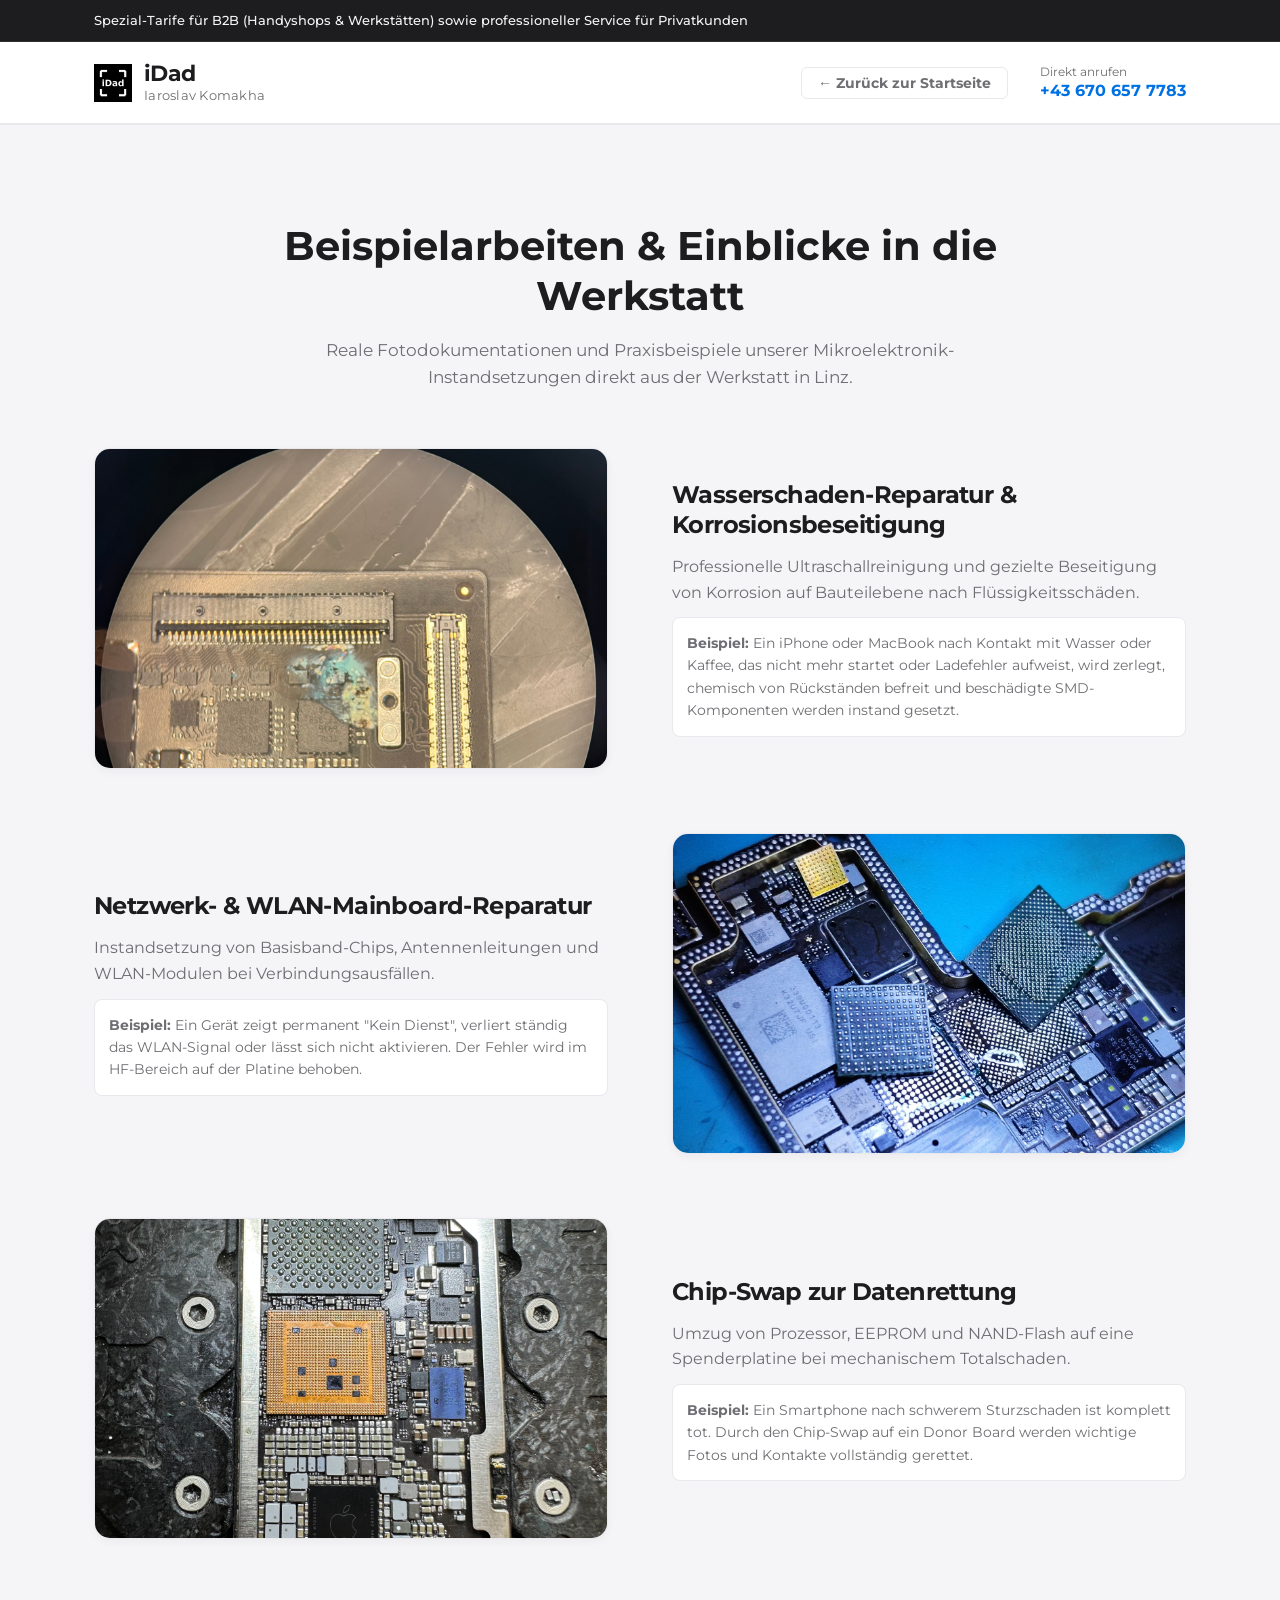
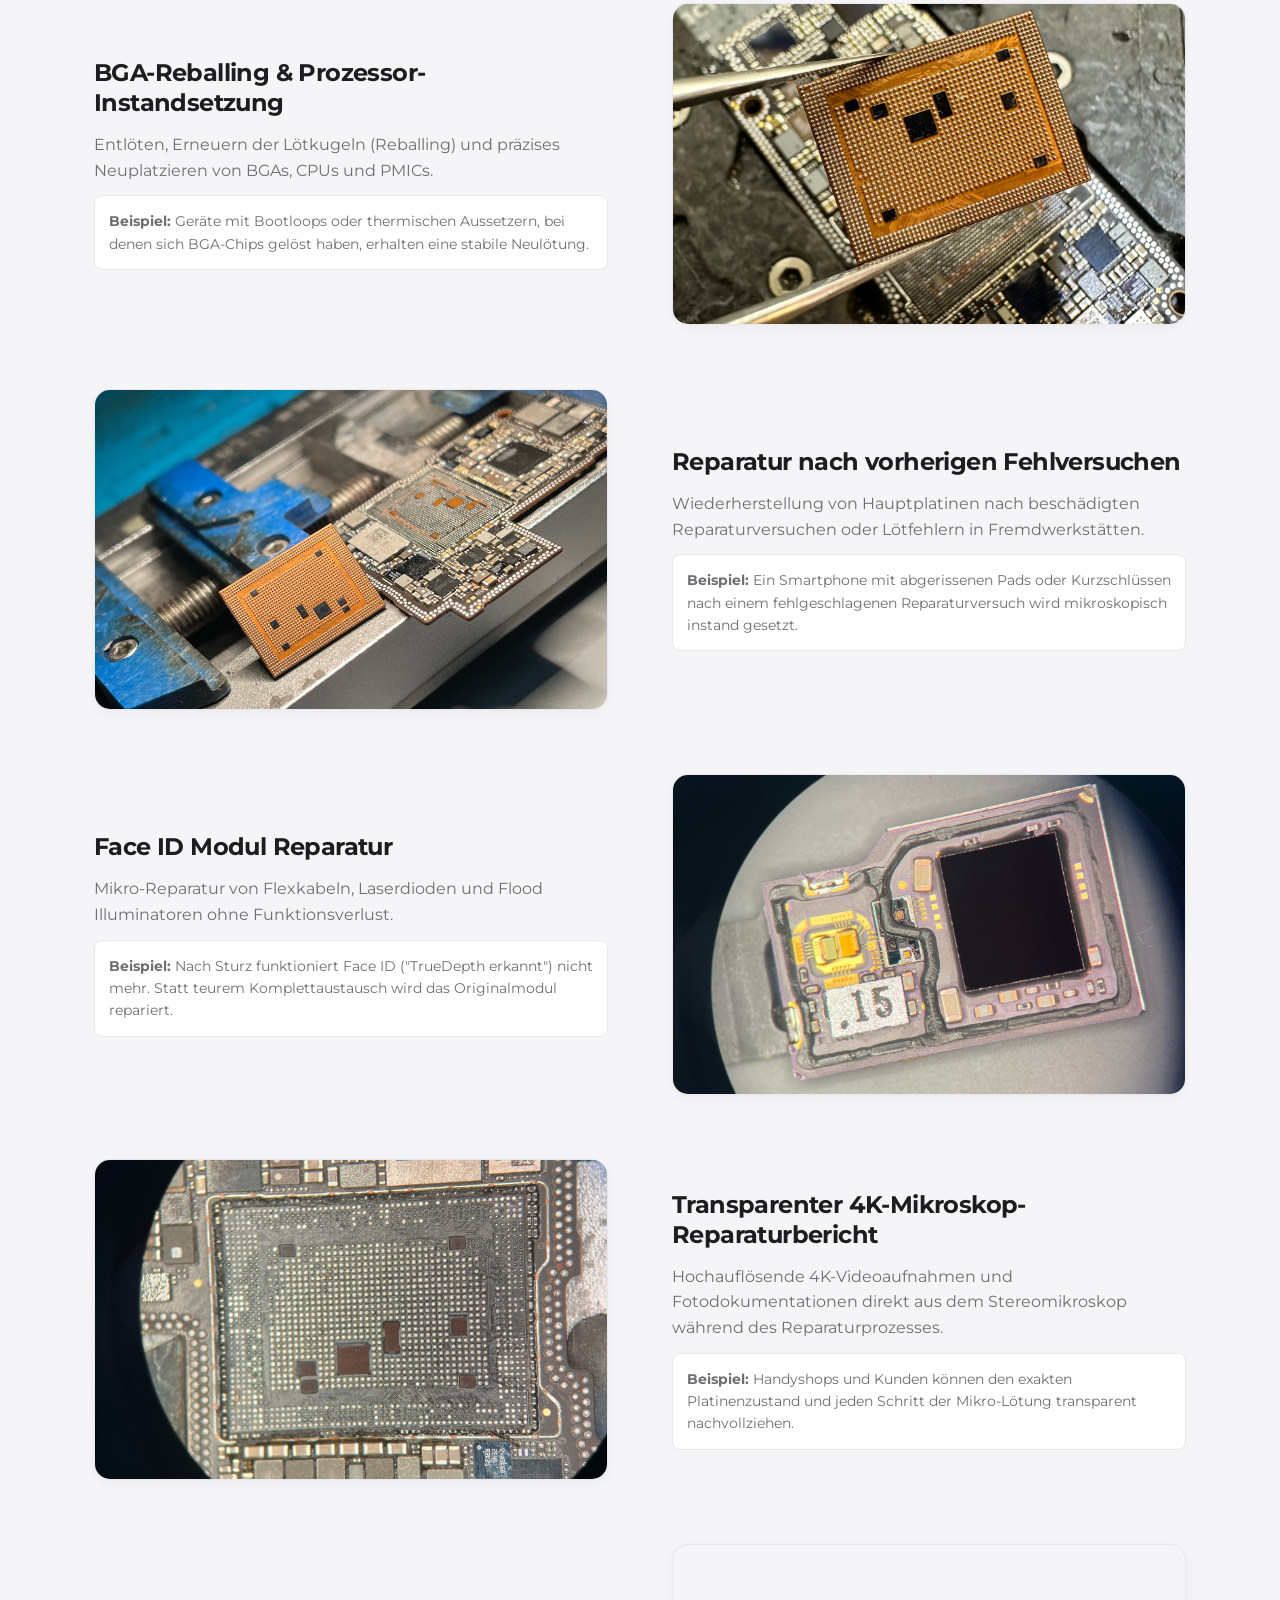
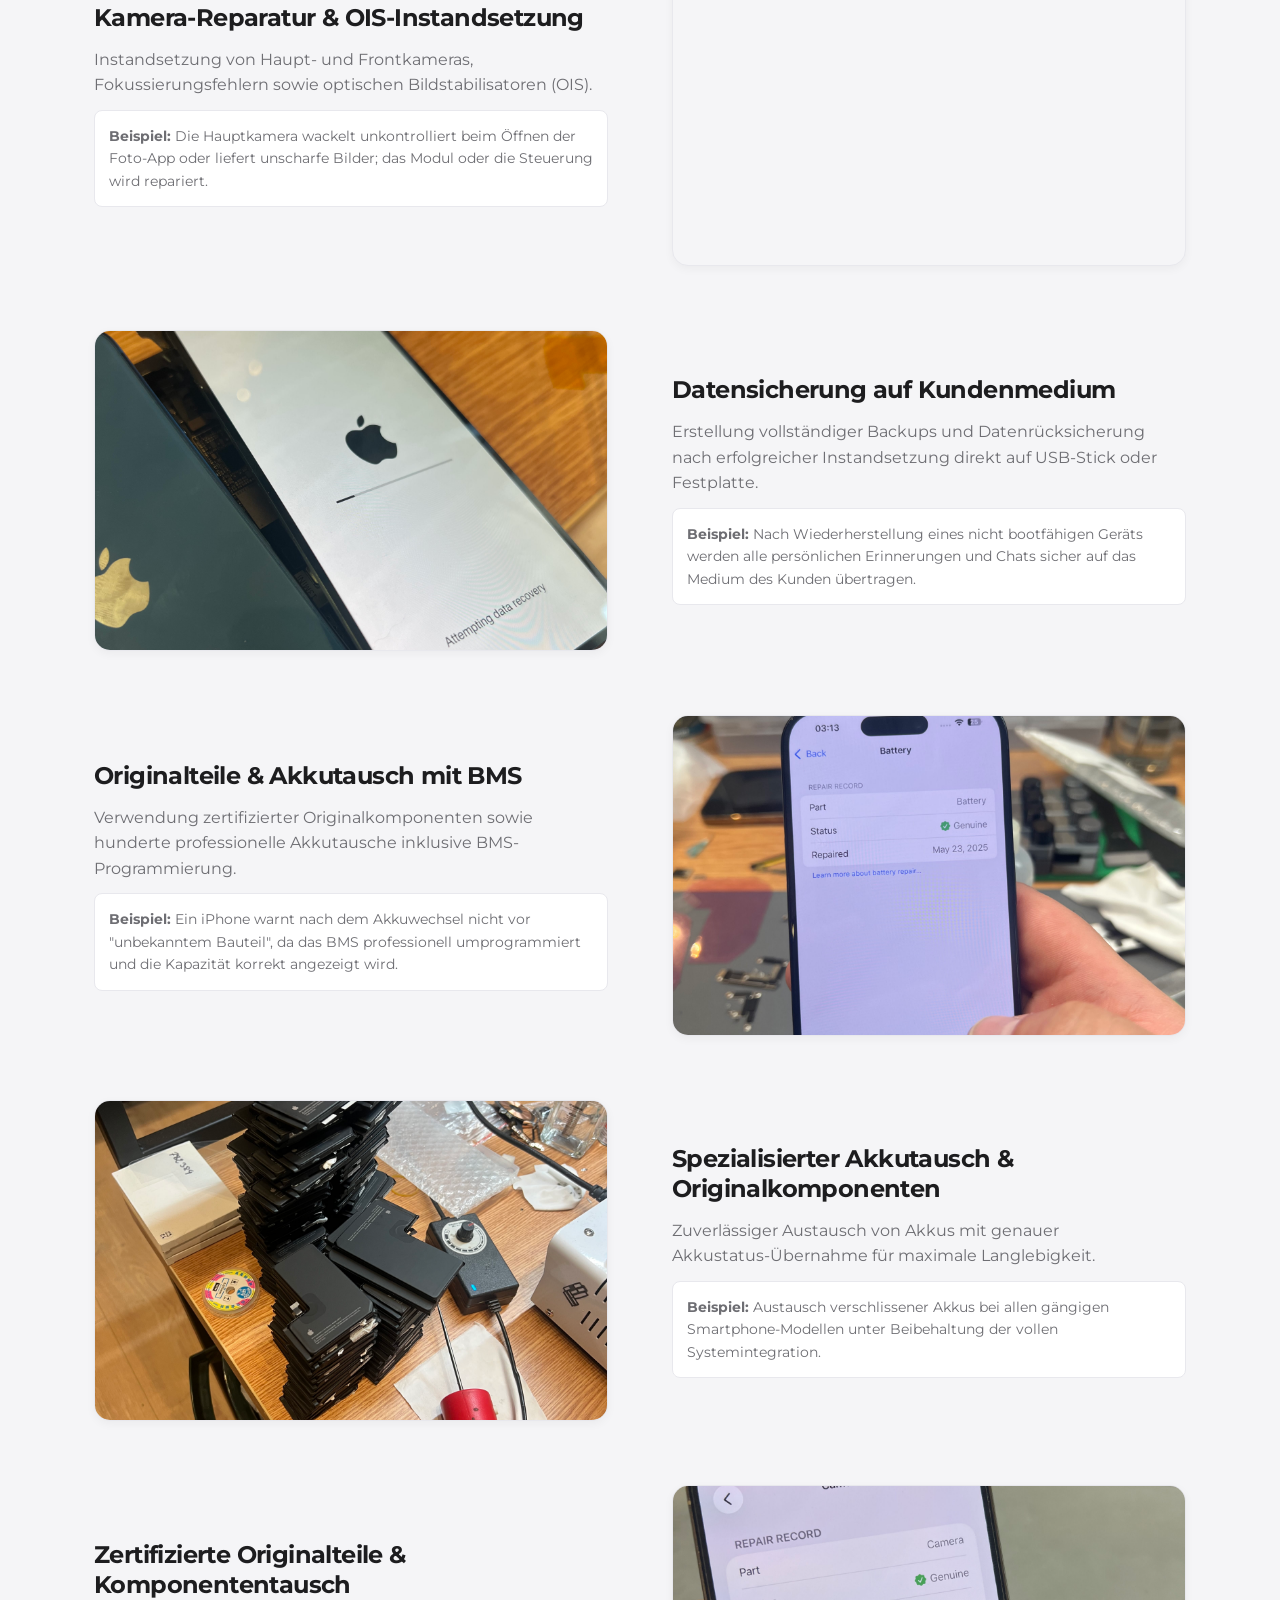
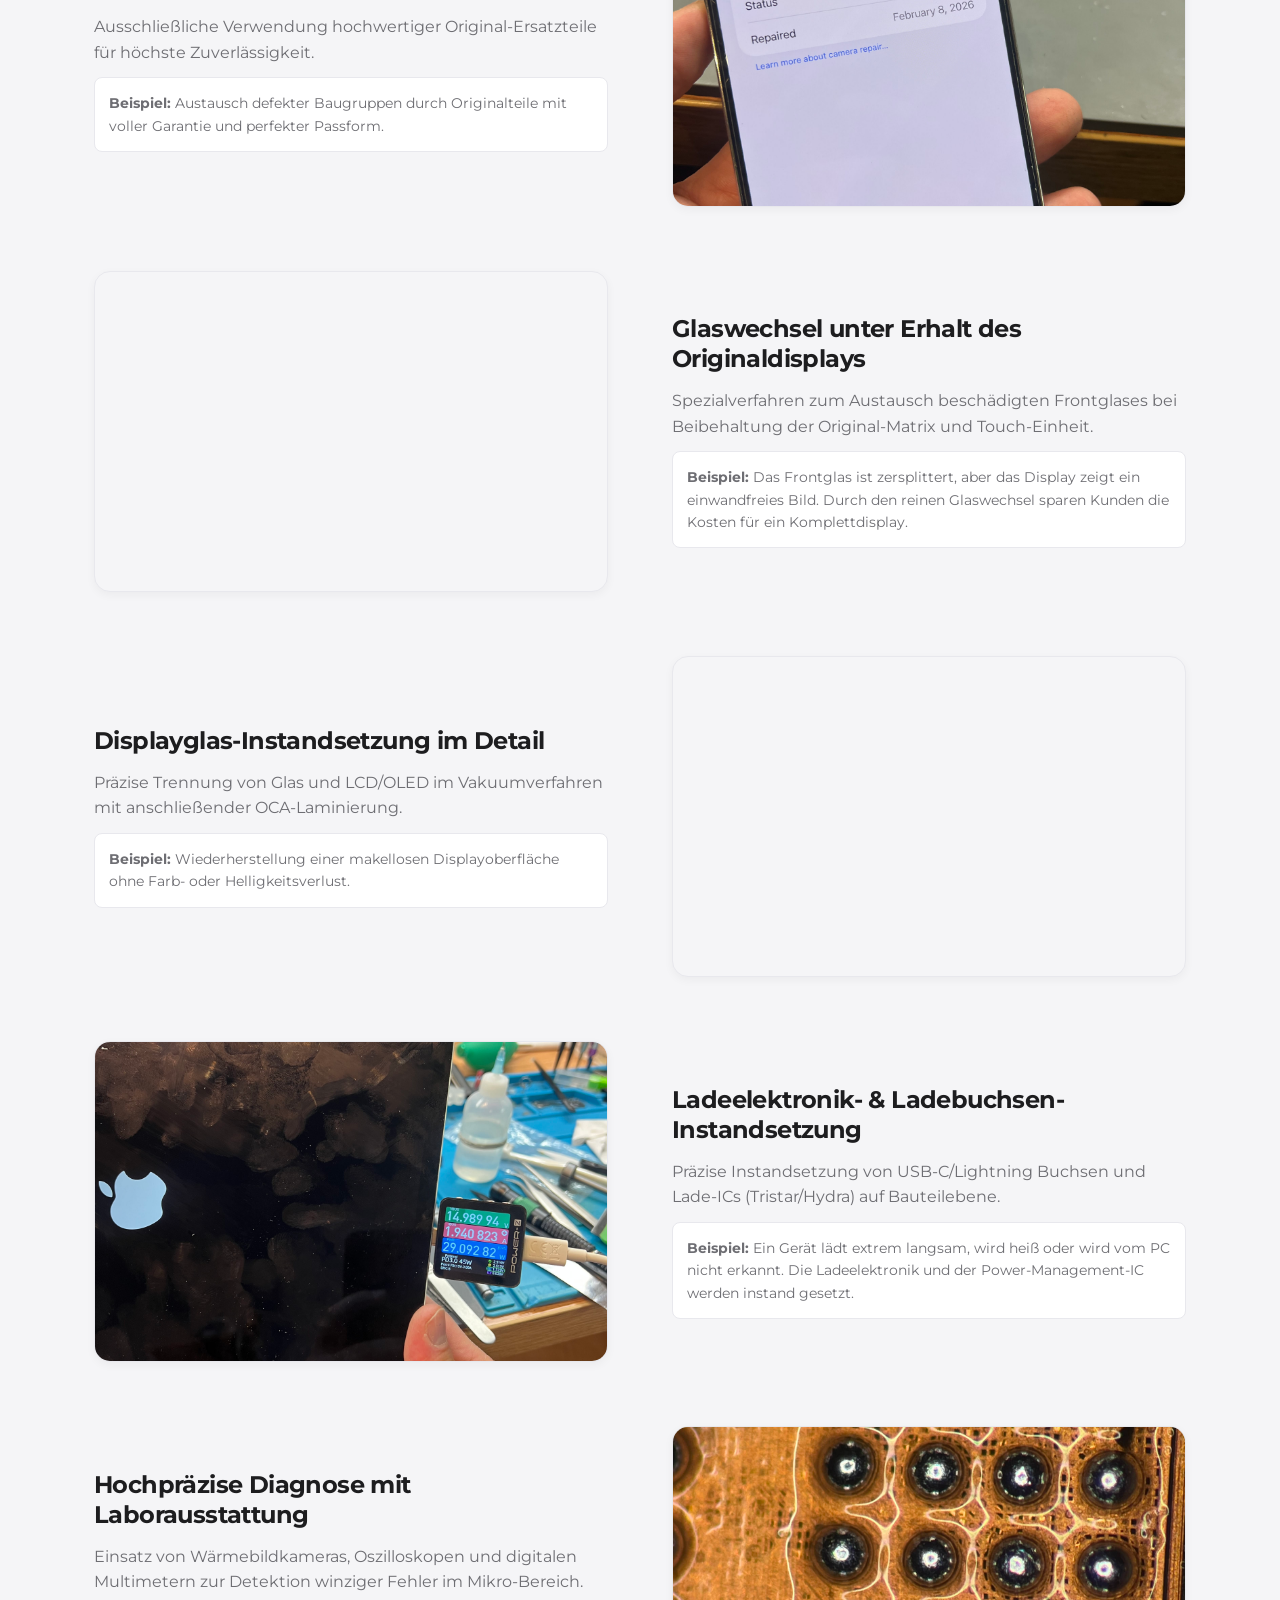
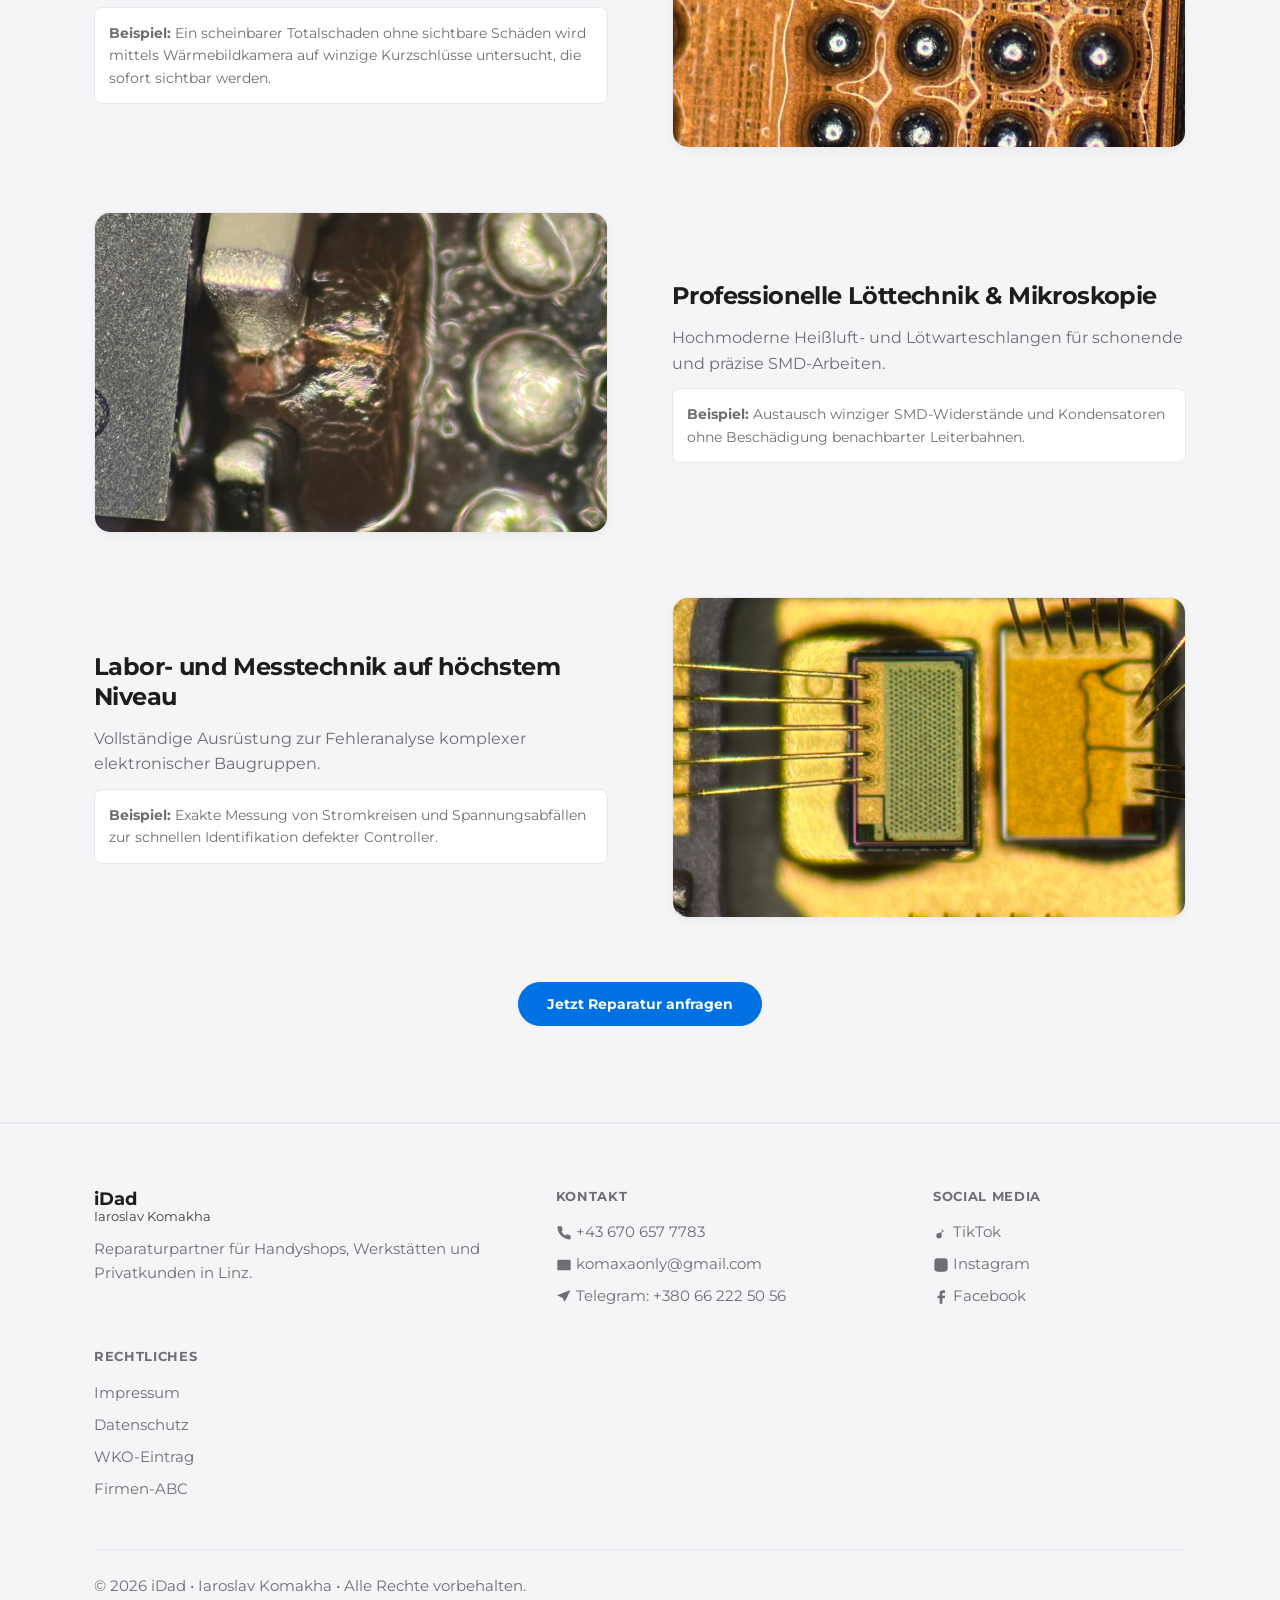
==== commit 67cb8741: "Add files via upload" ====
--- a/beispielarbeiten.html
+++ b/beispielarbeiten.html
@@ -13,7 +13,7 @@
     <meta name="author" content="Iaroslav Komakha">
     <meta name="theme-color" content="#00377b">
     <link rel="canonical" href="https://reparaturpartner-linz.vercel.app/beispielarbeiten.html">
-    <link rel="icon" href="img/favicon.ico" type="image/x-icon">
+    <link rel="icon" href="favicon.ico" type="image/x-icon">
     <link rel="preload" href="fonts/montserrat-latin-400-normal.woff2" as="font" type="font/woff2" crossorigin>
     <link rel="preload" href="fonts/montserrat-latin-700-normal.woff2" as="font" type="font/woff2" crossorigin>
     <link rel="stylesheet" href="styles.css">
@@ -54,7 +54,7 @@
         <header class="site-header">
             <div class="container site-header-container">
                 <a class="brand brand-centered" href="index.html">
-                    <img src="img/favicon.ico" alt="iDad Logo" class="brand-logo" style="height: 38px; width: auto;">
+                    <img src="img/logo.ico" alt="iDad Logo" class="brand-logo" style="height: 38px; width: auto;">
                     <span class="brand-text">
                         <strong>iDad</strong>
                         <small>Iaroslav Komakha</small>
@@ -86,7 +86,7 @@
                     
                     <!-- 1. Wasserschaden -->
                     <article class="feature">
-                        <img src="img/2026_02_10_14_29_41_IMG_5998.JPG" width="800" height="600" loading="lazy" decoding="async" alt="Wasserschaden-Reparatur und Korrosionsbeseitigung auf der Platine">
+                        <img src="img/2026_02_10_14_29_41_IMG_5998.jpg" width="800" height="600" loading="lazy" decoding="async" alt="Wasserschaden-Reparatur und Korrosionsbeseitigung auf der Platine">
                         <div>
                             <h3>Wasserschaden-Reparatur &amp; Korrosionsbeseitigung</h3>
                             <p>Professionelle Ultraschallreinigung und gezielte Beseitigung von Korrosion auf Bauteilebene nach Flüssigkeitsschäden.</p>
@@ -98,7 +98,7 @@
 
                     <!-- 2. Netzwerk & WLAN -->
                     <article class="feature">
-                        <img src="img/2022_06_24_12_15_00_IMG_5513.JPG" width="800" height="600" loading="lazy" decoding="async" alt="Netzwerk- und WLAN-Mainboard-Reparatur">
+                        <img src="img/2022_06_24_12_15_00_IMG_5513.jpg" width="800" height="600" loading="lazy" decoding="async" alt="Netzwerk- und WLAN-Mainboard-Reparatur">
                         <div>
                             <h3>Netzwerk- &amp; WLAN-Mainboard-Reparatur</h3>
                             <p>Instandsetzung von Basisband-Chips, Antennenleitungen und WLAN-Modulen bei Verbindungsausfällen.</p>
@@ -110,7 +110,7 @@
 
                     <!-- 3. Chip-Swap -->
                     <article class="feature">
-                        <img src="img/2023_05_04_14_39_42_IMG_8121.JPG" width="800" height="600" loading="lazy" decoding="async" alt="Chip-Swap zur Datenrettung auf Spenderplatine">
+                        <img src="img/2023_05_04_14_39_42_IMG_8121.jpg" width="800" height="600" loading="lazy" decoding="async" alt="Chip-Swap zur Datenrettung auf Spenderplatine">
                         <div>
                             <h3>Chip-Swap zur Datenrettung</h3>
                             <p>Umzug von Prozessor, EEPROM und NAND-Flash auf eine Spenderplatine bei mechanischem Totalschaden.</p>
@@ -122,7 +122,7 @@
 
                     <!-- 4. BGA-Reballing -->
                     <article class="feature">
-                        <img src="img/2023_05_12_18_38_23_IMG_8118.JPG" width="800" height="600" loading="lazy" decoding="async" alt="BGA-Reballing und Prozessor-Instandsetzung">
+                        <img src="img/2023_05_12_18_38_23_IMG_8118.jpg" width="800" height="600" loading="lazy" decoding="async" alt="BGA-Reballing und Prozessor-Instandsetzung">
                         <div>
                             <h3>BGA-Reballing &amp; Prozessor-Instandsetzung</h3>
                             <p>Entlöten, Erneuern der Lötkugeln (Reballing) und präzises Neuplatzieren von BGAs, CPUs und PMICs.</p>
@@ -134,7 +134,7 @@
 
                     <!-- 5. Nach Fehlversuchen -->
                     <article class="feature">
-                        <img src="img/2024_02_19_14_27_27_IMG_0762.JPG" width="800" height="600" loading="lazy" decoding="async" alt="Reparatur nach vorherigen Fehlversuchen">
+                        <img src="img/2024_02_19_14_27_27_IMG_0762.jpg" width="800" height="600" loading="lazy" decoding="async" alt="Reparatur nach vorherigen Fehlversuchen">
                         <div>
                             <h3>Reparatur nach vorherigen Fehlversuchen</h3>
                             <p>Wiederherstellung von Hauptplatinen nach beschädigten Reparaturversuchen oder Lötfehlern in Fremdwerkstätten.</p>
@@ -146,7 +146,7 @@
 
                     <!-- 6. Face ID -->
                     <article class="feature">
-                        <img src="img/2024_10_03_11_01_40_IMG_2838.JPG" width="800" height="600" loading="lazy" decoding="async" alt="Face ID Modul Reparatur">
+                        <img src="img/2024_10_03_11_01_40_IMG_2838.jpg" width="800" height="600" loading="lazy" decoding="async" alt="Face ID Modul Reparatur">
                         <div>
                             <h3>Face ID Modul Reparatur</h3>
                             <p>Mikro-Reparatur von Flexkabeln, Laserdioden und Flood Illuminatoren ohne Funktionsverlust.</p>
@@ -158,7 +158,7 @@
 
                     <!-- 7. 4K Mikroskop Bericht -->
                     <article class="feature">
-                        <img src="img/2024_10_14_17_06_50_IMG_2891.JPG" width="800" height="600" loading="lazy" decoding="async" alt="Transparenter 4K-Mikroskop-Reparaturbericht">
+                        <img src="img/2024_10_14_17_06_50_IMG_2891.jpg" width="800" height="600" loading="lazy" decoding="async" alt="Transparenter 4K-Mikroskop-Reparaturbericht">
                         <div>
                             <h3>Transparenter 4K-Mikroskop-Reparaturbericht</h3>
                             <p>Hochauflösende 4K-Videoaufnahmen und Fotodokumentationen direkt aus dem Stereomikroskop während des Reparaturprozesses.</p>
@@ -170,7 +170,7 @@
 
                     <!-- 8. Kamera Reparatur -->
                     <article class="feature">
-                        <img src="img/2025_05_09_13_19_57_IMG_4189.JPG" width="800" height="600" loading="lazy" decoding="async" alt="Kamera-Reparatur und OIS-Instandsetzung">
+                        <img src="img/2025_05_09_13_19_57_IMG_4189.jpg" width="800" height="600" loading="lazy" decoding="async" alt="Kamera-Reparatur und OIS-Instandsetzung">
                         <div>
                             <h3>Kamera-Reparatur &amp; OIS-Instandsetzung</h3>
                             <p>Instandsetzung von Haupt- und Frontkameras, Fokussierungsfehlern sowie optischen Bildstabilisatoren (OIS).</p>
@@ -182,7 +182,7 @@
 
                     <!-- 9. Backup -->
                     <article class="feature">
-                        <img src="img/2025_05_21_16_50_56_IMG_4271.JPG" width="800" height="600" loading="lazy" decoding="async" alt="Datensicherung auf Kundenmedium">
+                        <img src="img/2025_05_21_16_50_56_IMG_4271.jpg" width="800" height="600" loading="lazy" decoding="async" alt="Datensicherung auf Kundenmedium">
                         <div>
                             <h3>Datensicherung auf Kundenmedium</h3>
                             <p>Erstellung vollständiger Backups und Datenrücksicherung nach erfolgreicher Instandsetzung direkt auf USB-Stick oder Festplatte.</p>
@@ -194,7 +194,7 @@
 
                     <!-- 10. Originalteile & Akku -->
                     <article class="feature">
-                        <img src="img/2025_05_23_12_14_00_IMG_4292.JPG" width="800" height="600" loading="lazy" decoding="async" alt="Originalteile und Akkutausch mit BMS">
+                        <img src="img/2025_05_23_12_14_00_IMG_4292.jpg" width="800" height="600" loading="lazy" decoding="async" alt="Originalteile und Akkutausch mit BMS">
                         <div>
                             <h3>Originalteile &amp; Akkutausch mit BMS</h3>
                             <p>Verwendung zertifizierter Originalkomponenten sowie hunderte professionelle Akkutausche inklusive BMS-Programmierung.</p>
@@ -206,7 +206,7 @@
 
                     <!-- 10b. Weitere Akkuwechsel -->
                     <article class="feature">
-                        <img src="img/2026_01_31_17_22_27_IMG_5932.JPG" width="800" height="600" loading="lazy" decoding="async" alt="Spezialiserter Akkutausch">
+                        <img src="img/2026_01_31_17_22_27_IMG_5932.jpg" width="800" height="600" loading="lazy" decoding="async" alt="Spezialiserter Akkutausch">
                         <div>
                             <h3>Spezialisierter Akkutausch &amp; Originalkomponenten</h3>
                             <p>Zuverlässiger Austausch von Akkus mit genauer Akkustatus-Übernahme für maximale Langlebigkeit.</p>
@@ -217,7 +217,7 @@
                     </article>
 
                     <article class="feature">
-                        <img src="img/2026_02_08_15_38_54_IMG_5983.JPG" width="800" height="600" loading="lazy" decoding="async" alt="Originalteile und Qualitätsprüfung">
+                        <img src="img/2026_02_08_15_38_54_IMG_5983.jpg" width="800" height="600" loading="lazy" decoding="async" alt="Originalteile und Qualitätsprüfung">
                         <div>
                             <h3>Zertifizierte Originalteile &amp; Komponententausch</h3>
                             <p>Ausschließliche Verwendung hochwertiger Original-Ersatzteile für höchste Zuverlässigkeit.</p>
@@ -229,7 +229,7 @@
 
                     <!-- 11. Glaswechsel -->
                     <article class="feature">
-                        <img src="img/2026_02_24_15_37_40_IMG_6054.JPG" width="800" height="600" loading="lazy" decoding="async" alt="Glaswechsel unter Erhalt des Originaldisplays">
+                        <img src="img/2026_02_24_15_37_40_IMG_6054.jpg" width="800" height="600" loading="lazy" decoding="async" alt="Glaswechsel unter Erhalt des Originaldisplays">
                         <div>
                             <h3>Glaswechsel unter Erhalt des Originaldisplays</h3>
                             <p>Spezialverfahren zum Austausch beschädigten Frontglases bei Beibehaltung der Original-Matrix und Touch-Einheit.</p>
@@ -240,7 +240,7 @@
                     </article>
 
                     <article class="feature">
-                        <img src="img/2026_02_24_15_37_50_IMG_6055.JPG" width="800" height="600" loading="lazy" decoding="async" alt="Displayglas-Reparatur Detailansicht">
+                        <img src="img/2026_02_24_15_37_50_IMG_6055.jpg" width="800" height="600" loading="lazy" decoding="async" alt="Displayglas-Reparatur Detailansicht">
                         <div>
                             <h3>Displayglas-Instandsetzung im Detail</h3>
                             <p>Präzise Trennung von Glas und LCD/OLED im Vakuumverfahren mit anschließender OCA-Laminierung.</p>
@@ -252,7 +252,7 @@
 
                     <!-- 12. Ladeelektronik -->
                     <article class="feature">
-                        <img src="img/2026_03_11_15_43_16_IMG_6143.JPG" width="800" height="600" loading="lazy" decoding="async" alt="Ladeelektronik und Ladebuchsen-Instandsetzung">
+                        <img src="img/2026_03_11_15_43_16_IMG_6143.jpg" width="800" height="600" loading="lazy" decoding="async" alt="Ladeelektronik und Ladebuchsen-Instandsetzung">
                         <div>
                             <h3>Ladeelektronik- &amp; Ladebuchsen-Instandsetzung</h3>
                             <p>Präzise Instandsetzung von USB-C/Lightning Buchsen und Lade-ICs (Tristar/Hydra) auf Bauteilebene.</p>
@@ -264,7 +264,7 @@
 
                     <!-- 13. Laborausstattung -->
                     <article class="feature">
-                        <img src="img/2024_09_28_12_10_26_IMG_2771.JPG" width="800" height="600" loading="lazy" decoding="async" alt="Hochpräzise Diagnose mit Laborausstattung">
+                        <img src="img/2024_09_28_12_10_26_IMG_2771.jpg" width="800" height="600" loading="lazy" decoding="async" alt="Hochpräzise Diagnose mit Laborausstattung">
                         <div>
                             <h3>Hochpräzise Diagnose mit Laborausstattung</h3>
                             <p>Einsatz von Wärmebildkameras, Oszilloskopen und digitalen Multimetern zur Detektion winziger Fehler im Mikro-Bereich.</p>
@@ -275,7 +275,7 @@
                     </article>
 
                     <article class="feature">
-                        <img src="img/2024_09_28_13_36_03_IMG_2777.JPG" width="800" height="600" loading="lazy" decoding="async" alt="Mikroelektronik Arbeitsplatz und Löttechnik">
+                        <img src="img/2024_09_28_13_36_03_IMG_2777.jpg" width="800" height="600" loading="lazy" decoding="async" alt="Mikroelektronik Arbeitsplatz und Löttechnik">
                         <div>
                             <h3>Professionelle Löttechnik &amp; Mikroskopie</h3>
                             <p>Hochmoderne Heißluft- und Lötwarteschlangen für schonende und präzise SMD-Arbeiten.</p>
@@ -286,7 +286,7 @@
                     </article>
 
                     <article class="feature">
-                        <img src="img/2024_10_01_16_17_39_IMG_2815.JPG" width="800" height="600" loading="lazy" decoding="async" alt="Erweiterte Labor- und Messgeräteausstattung">
+                        <img src="img/2024_10_01_16_17_39_IMG_2815.jpg" width="800" height="600" loading="lazy" decoding="async" alt="Erweiterte Labor- und Messgeräteausstattung">
                         <div>
                             <h3>Labor- und Messtechnik auf höchstem Niveau</h3>
                             <p>Vollständige Ausrüstung zur Fehleranalyse komplexer elektronischer Baugruppen.</p>
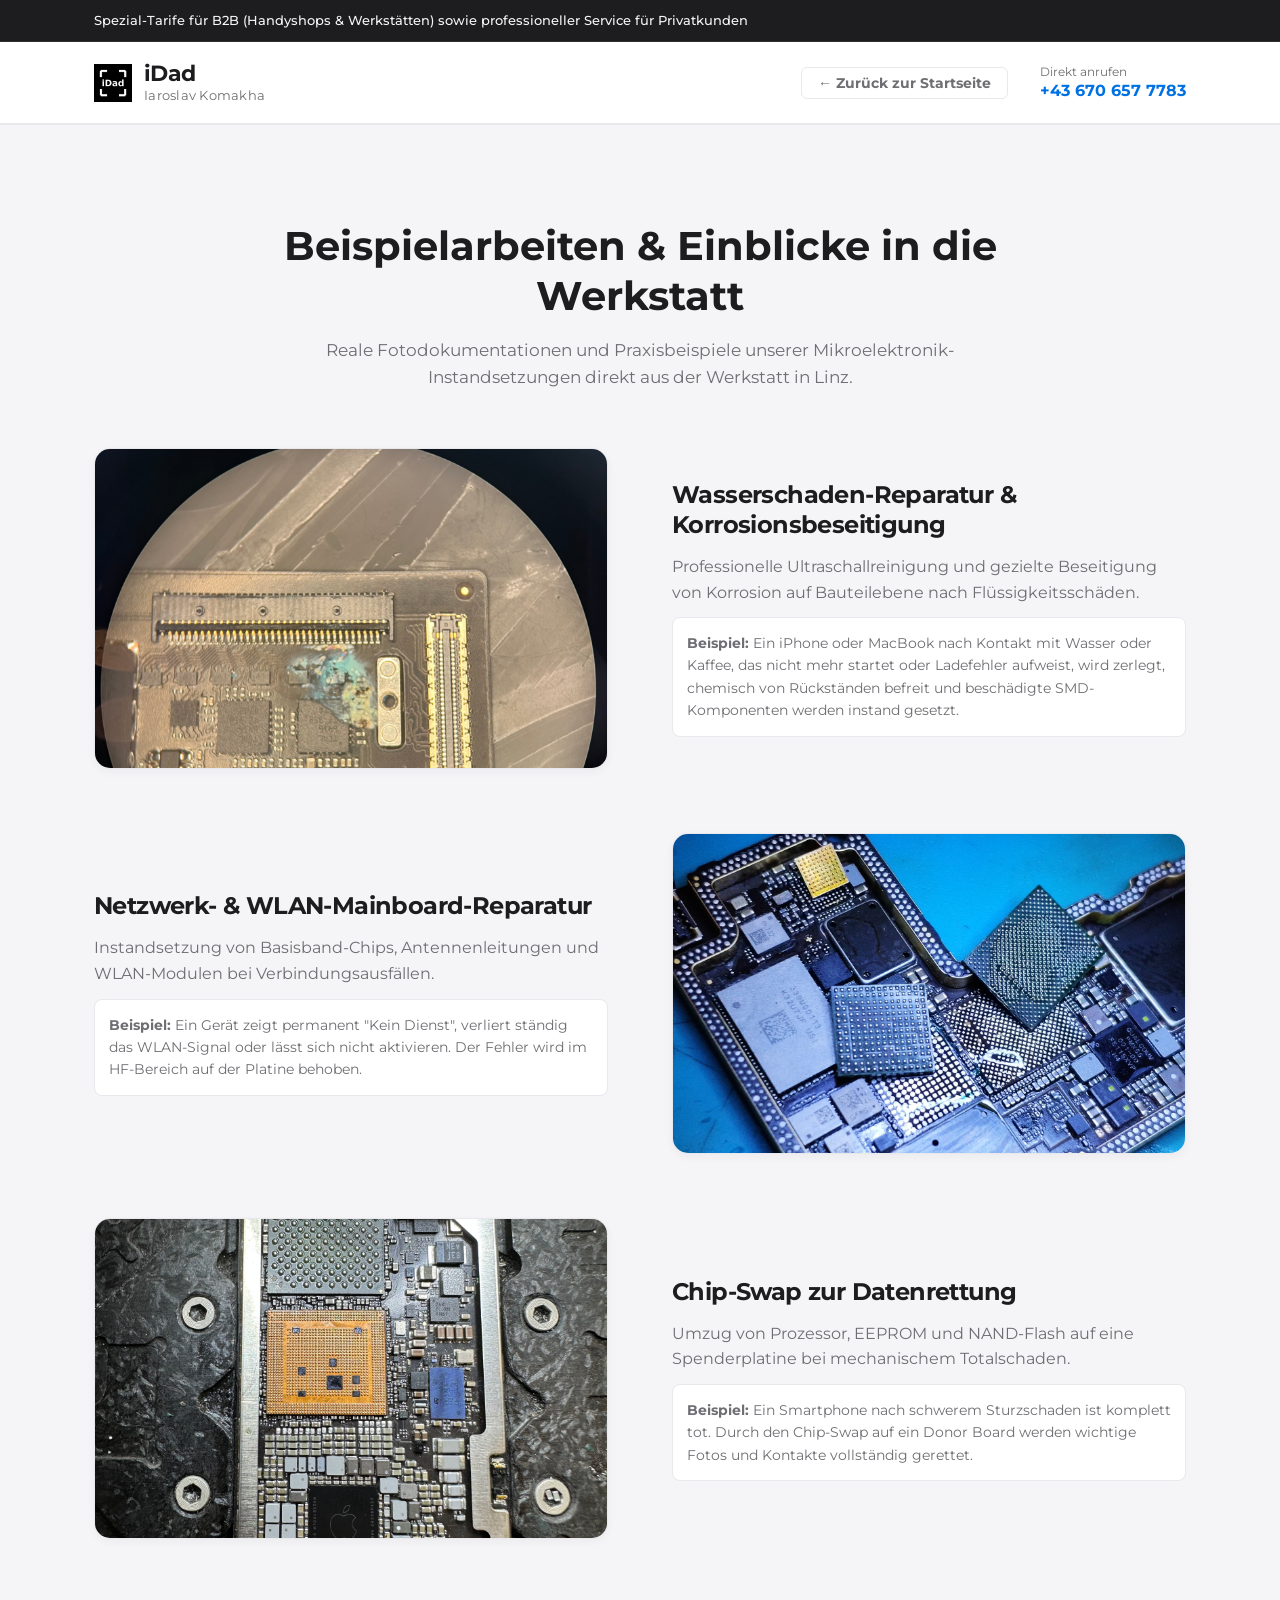
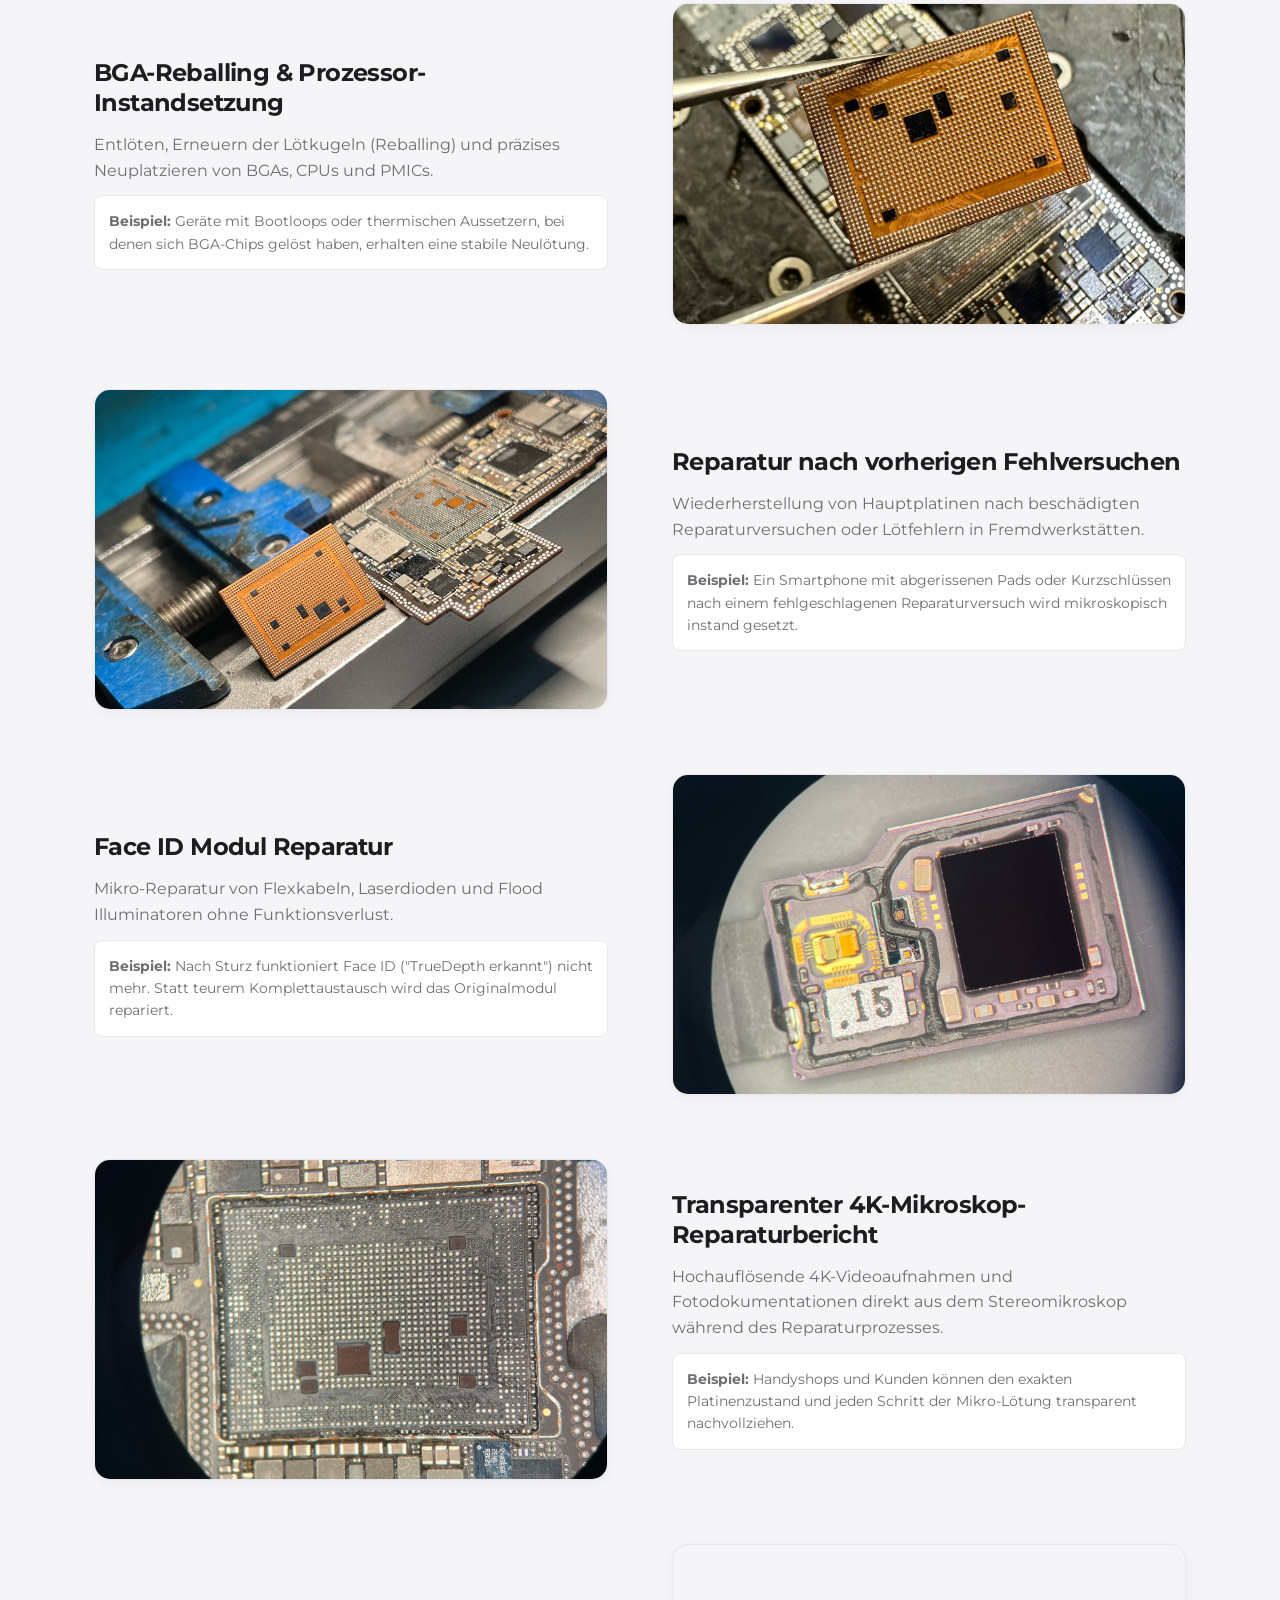
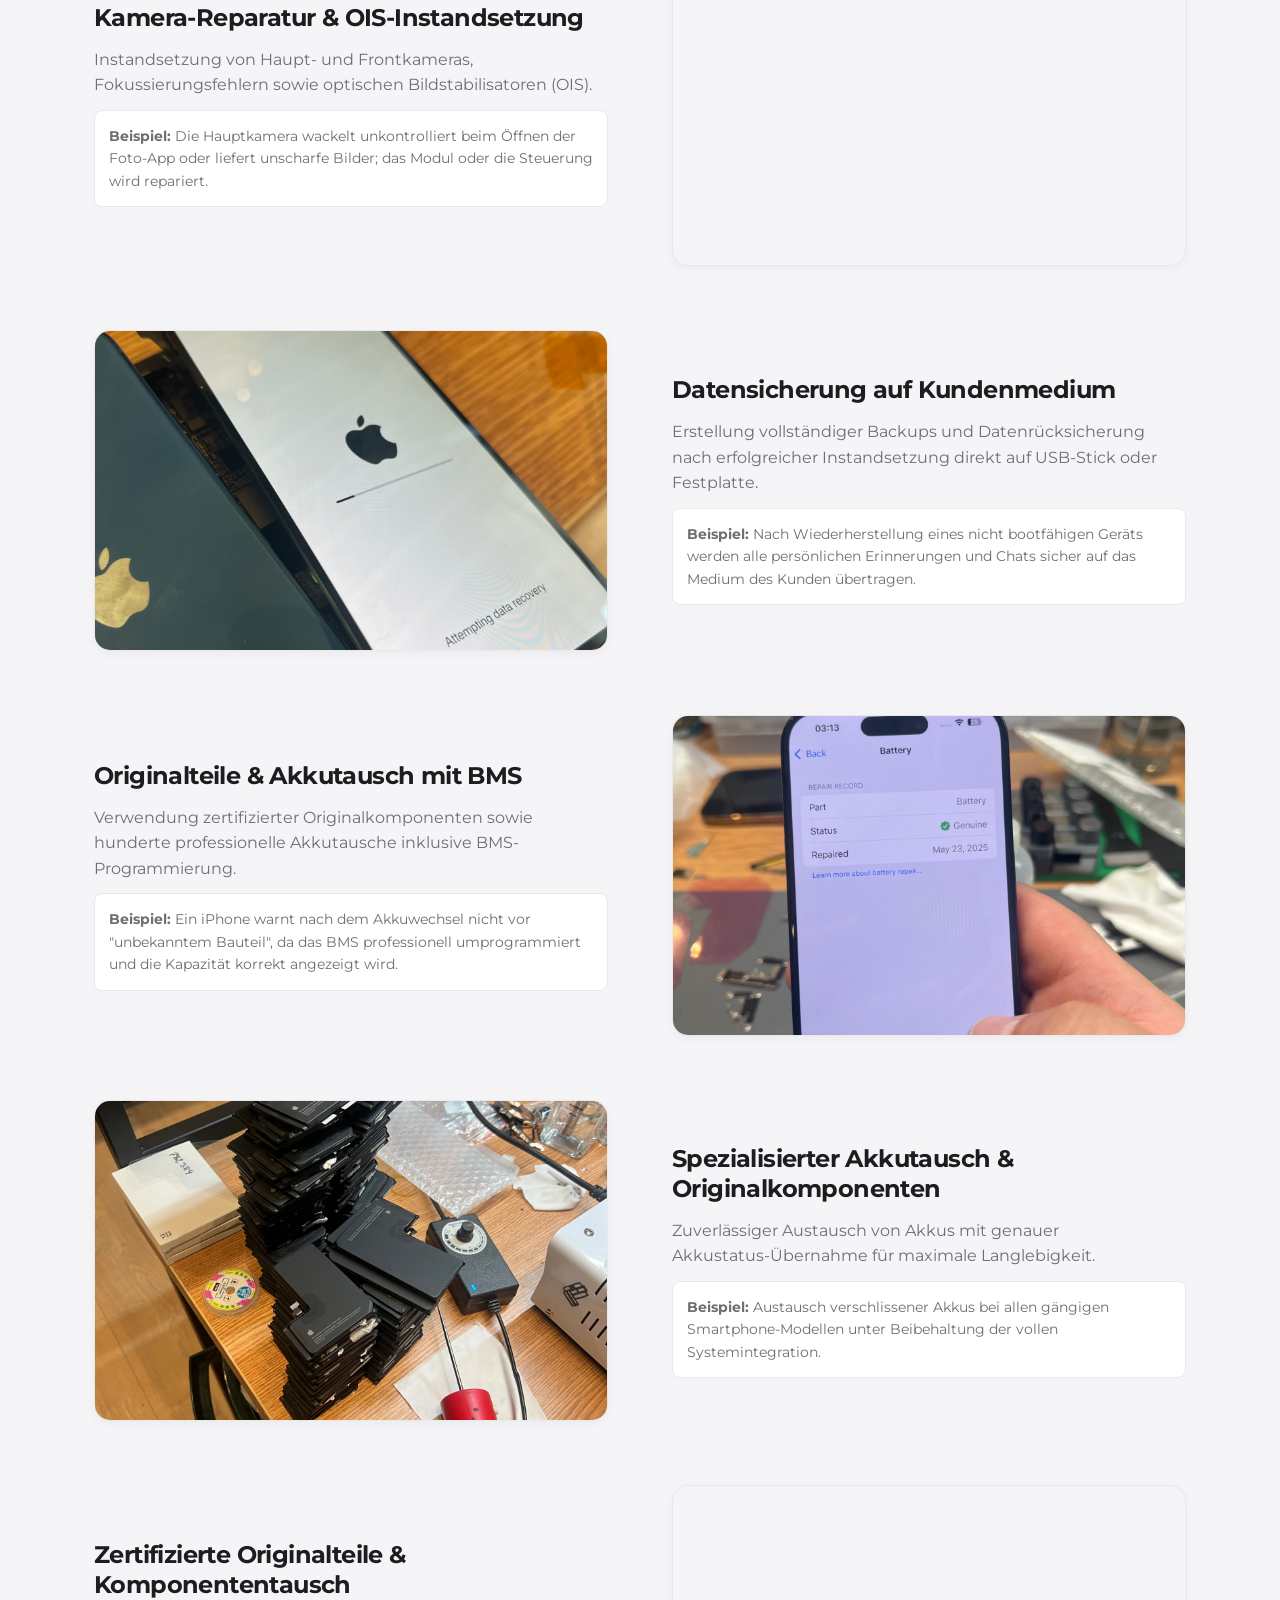
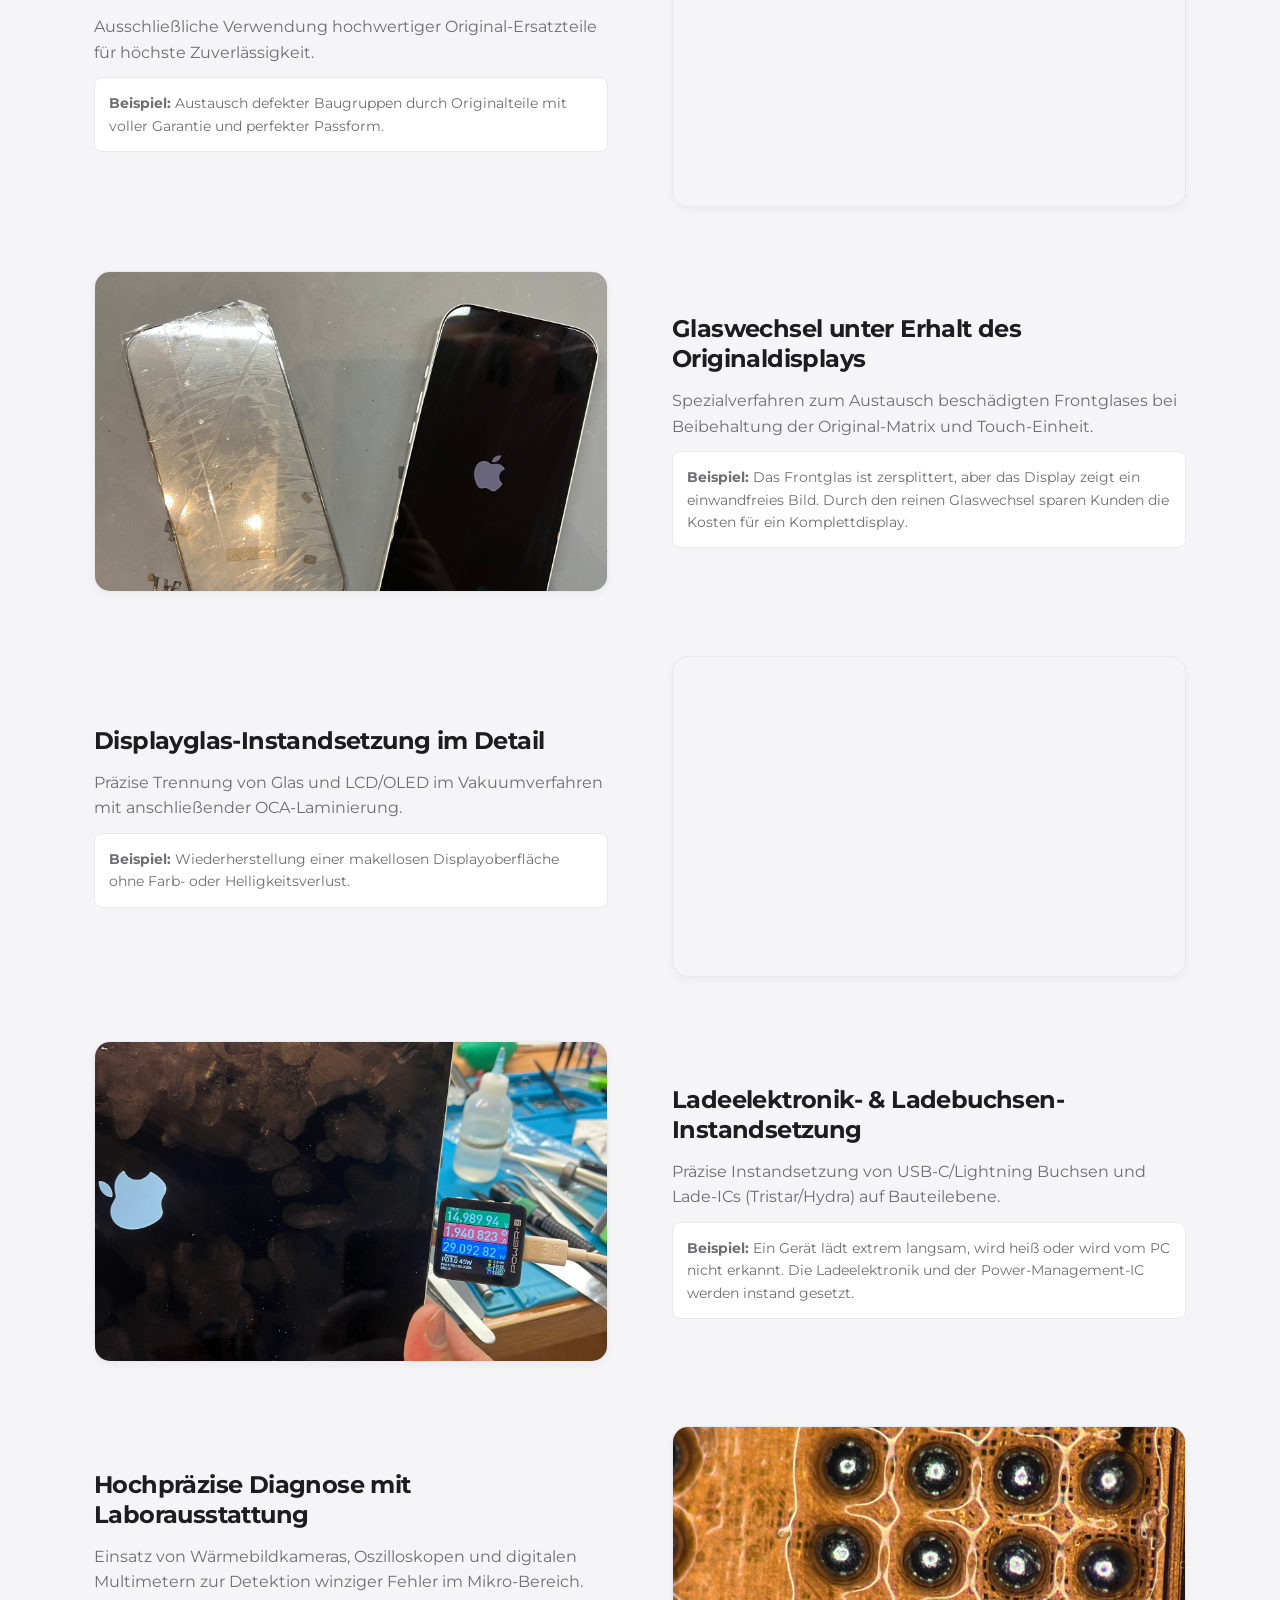
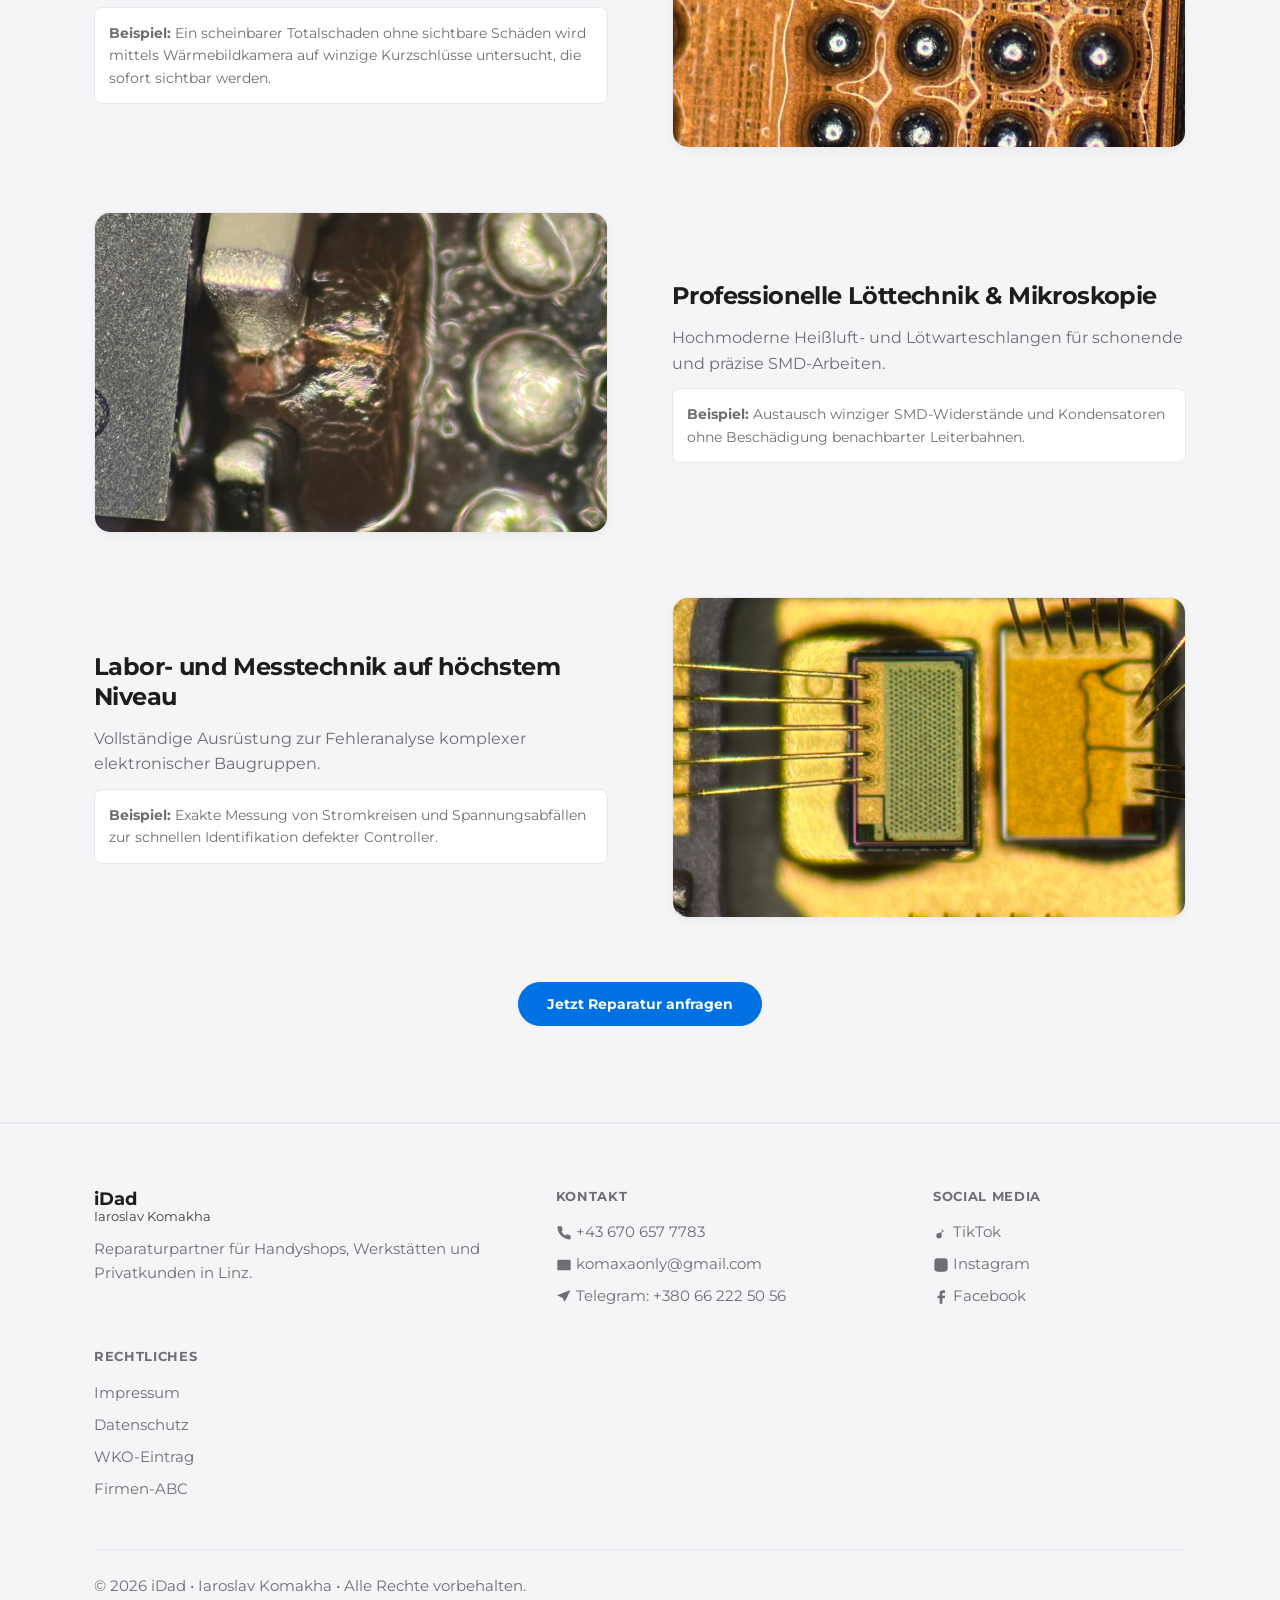
==== commit 95a14504: "Change favicon link from ICO to SVG format" ====
--- a/beispielarbeiten.html
+++ b/beispielarbeiten.html
@@ -13,7 +13,7 @@
     <meta name="author" content="Iaroslav Komakha">
     <meta name="theme-color" content="#00377b">
     <link rel="canonical" href="https://reparaturpartner-linz.vercel.app/beispielarbeiten.html">
-    <link rel="icon" href="favicon.ico" type="image/x-icon">
+    <link rel="icon" href="favicon.svg" type="image/svg+xml">
     <link rel="preload" href="fonts/montserrat-latin-400-normal.woff2" as="font" type="font/woff2" crossorigin>
     <link rel="preload" href="fonts/montserrat-latin-700-normal.woff2" as="font" type="font/woff2" crossorigin>
     <link rel="stylesheet" href="styles.css">
@@ -345,4 +345,4 @@
         </div>
     </footer>
 </body>
-</html>+</html>
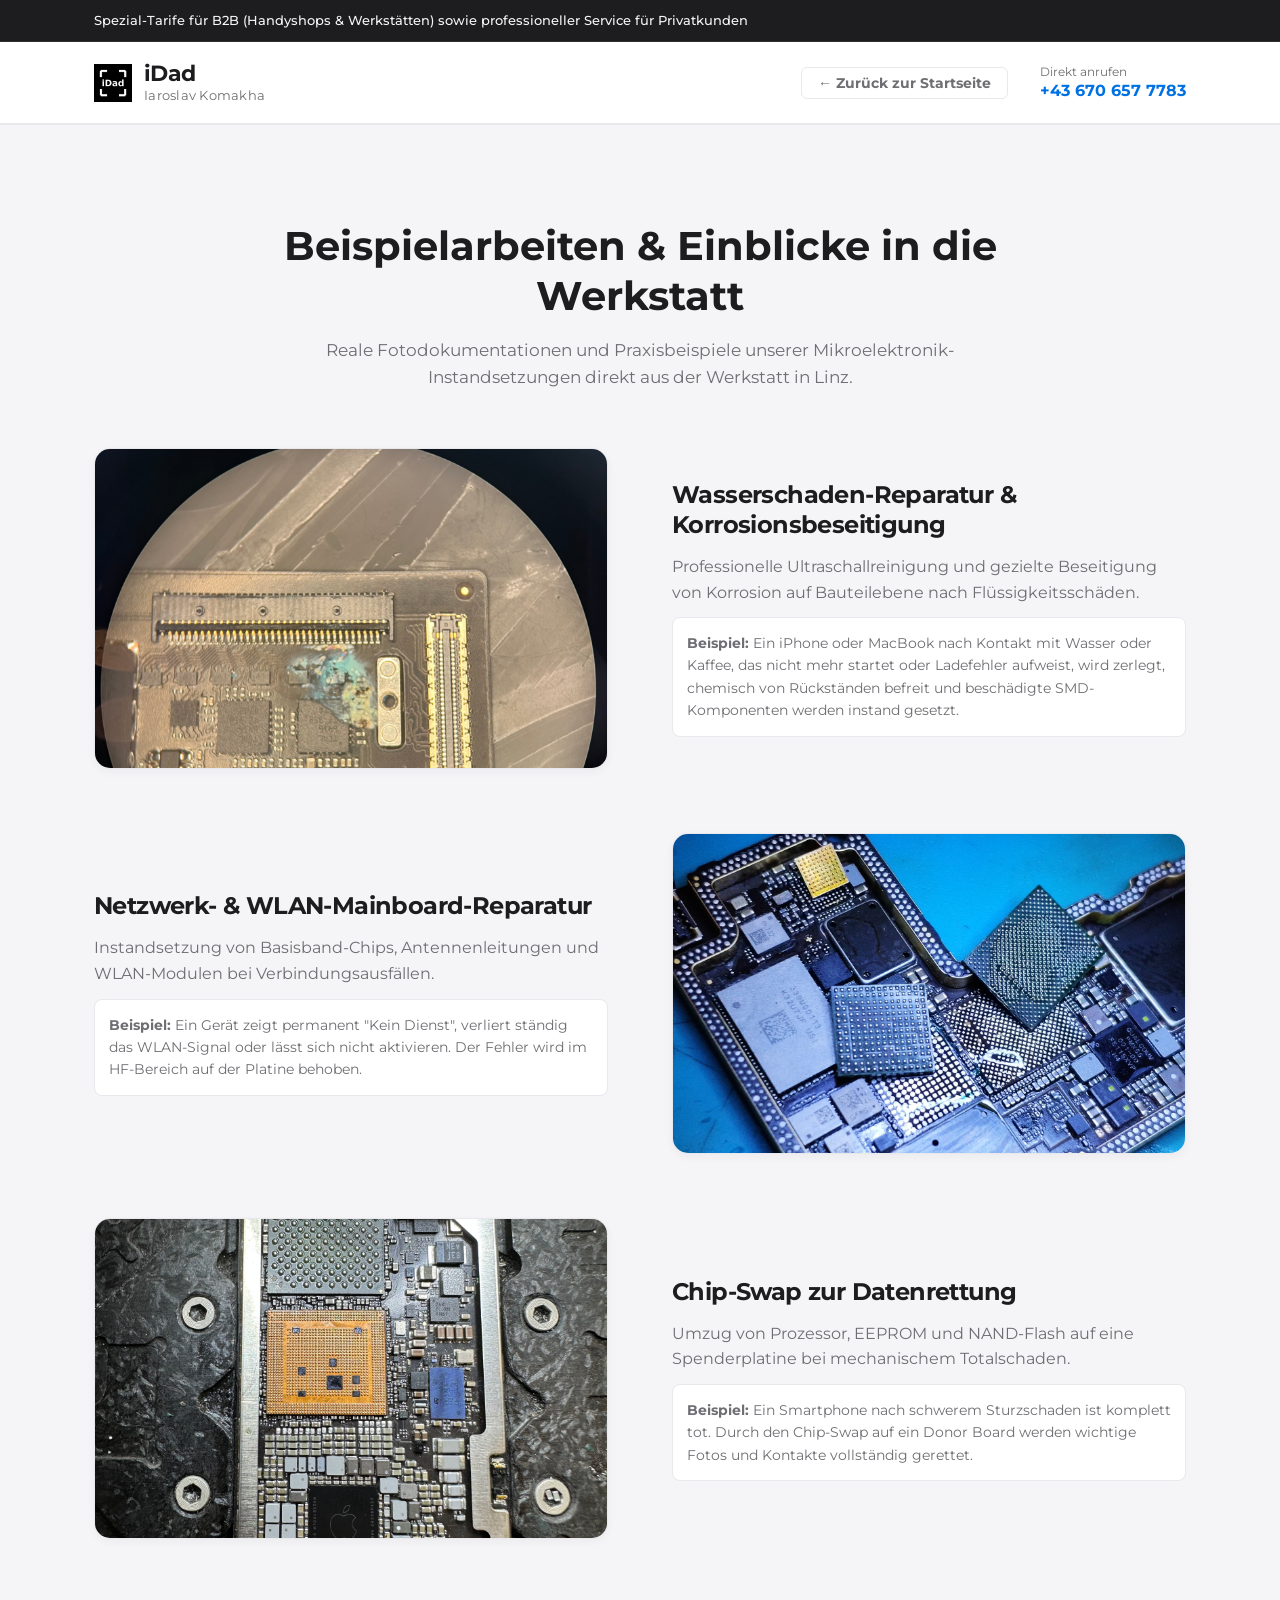
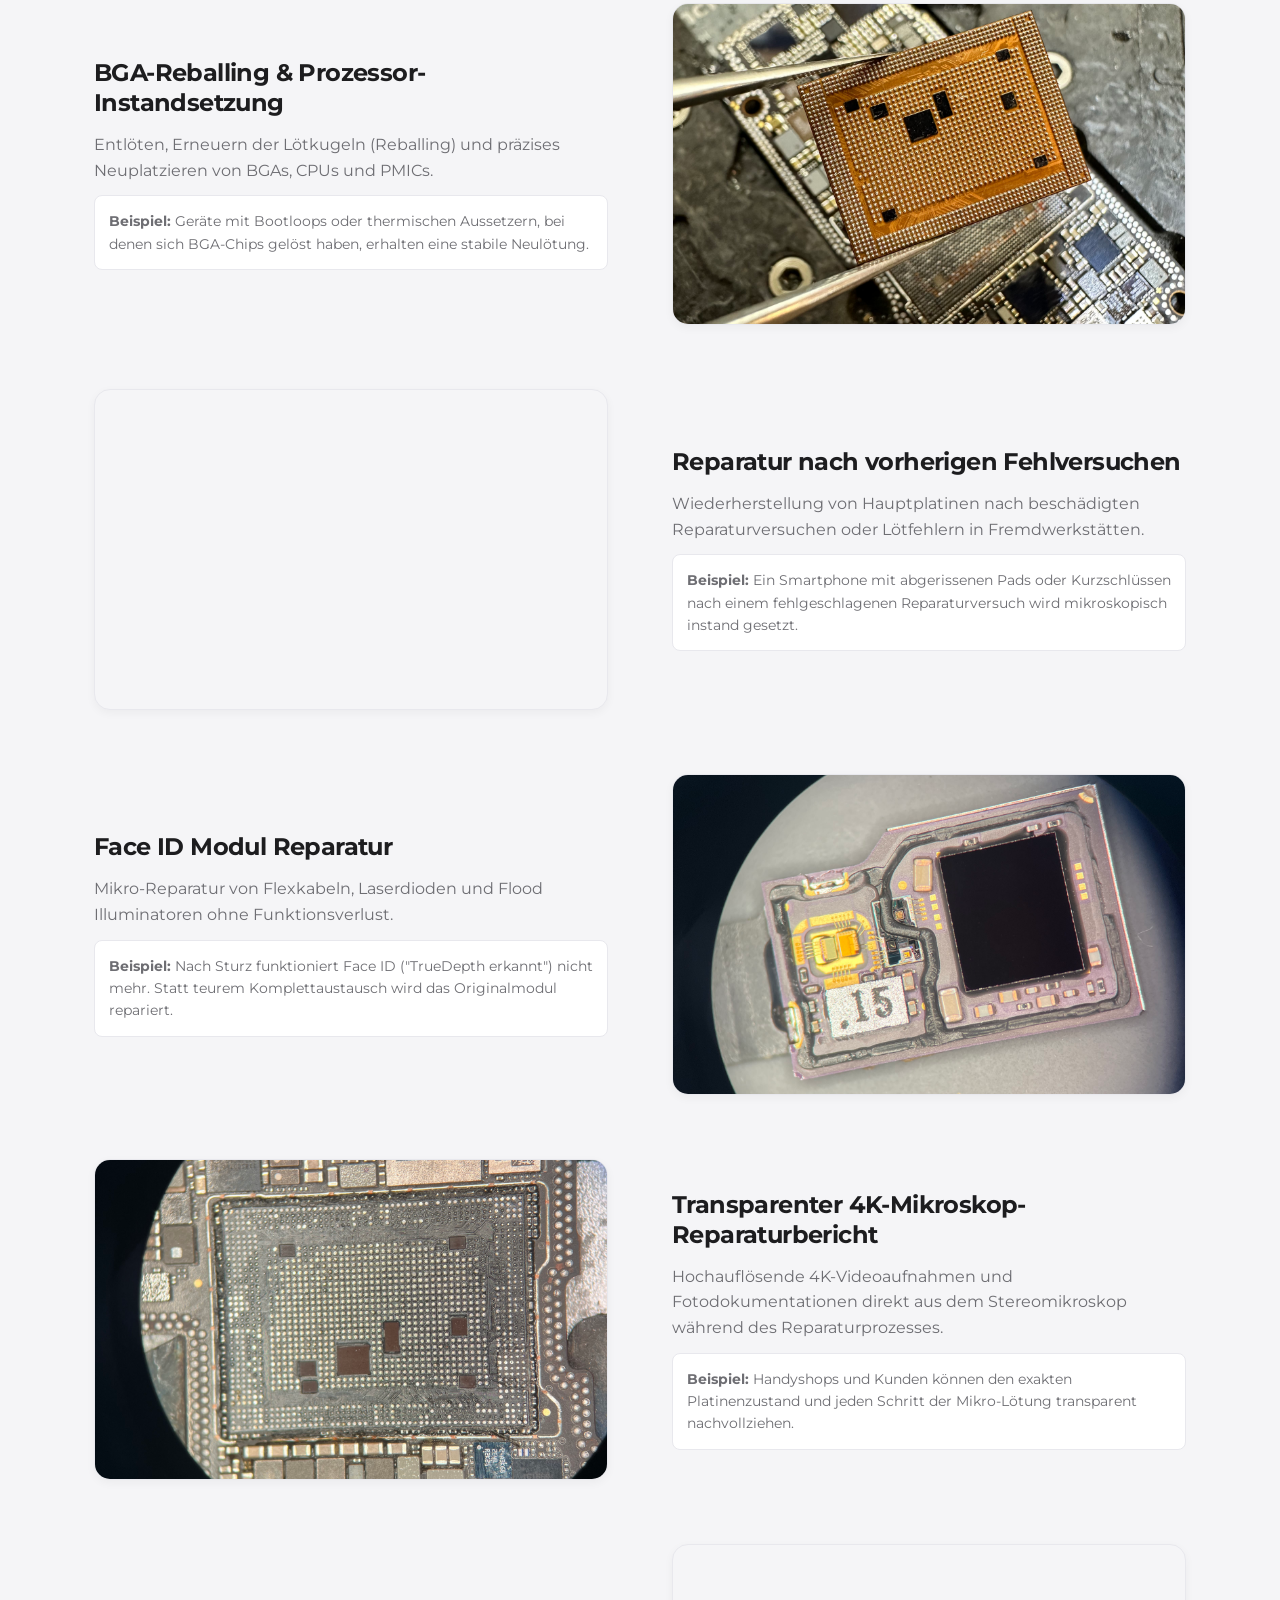
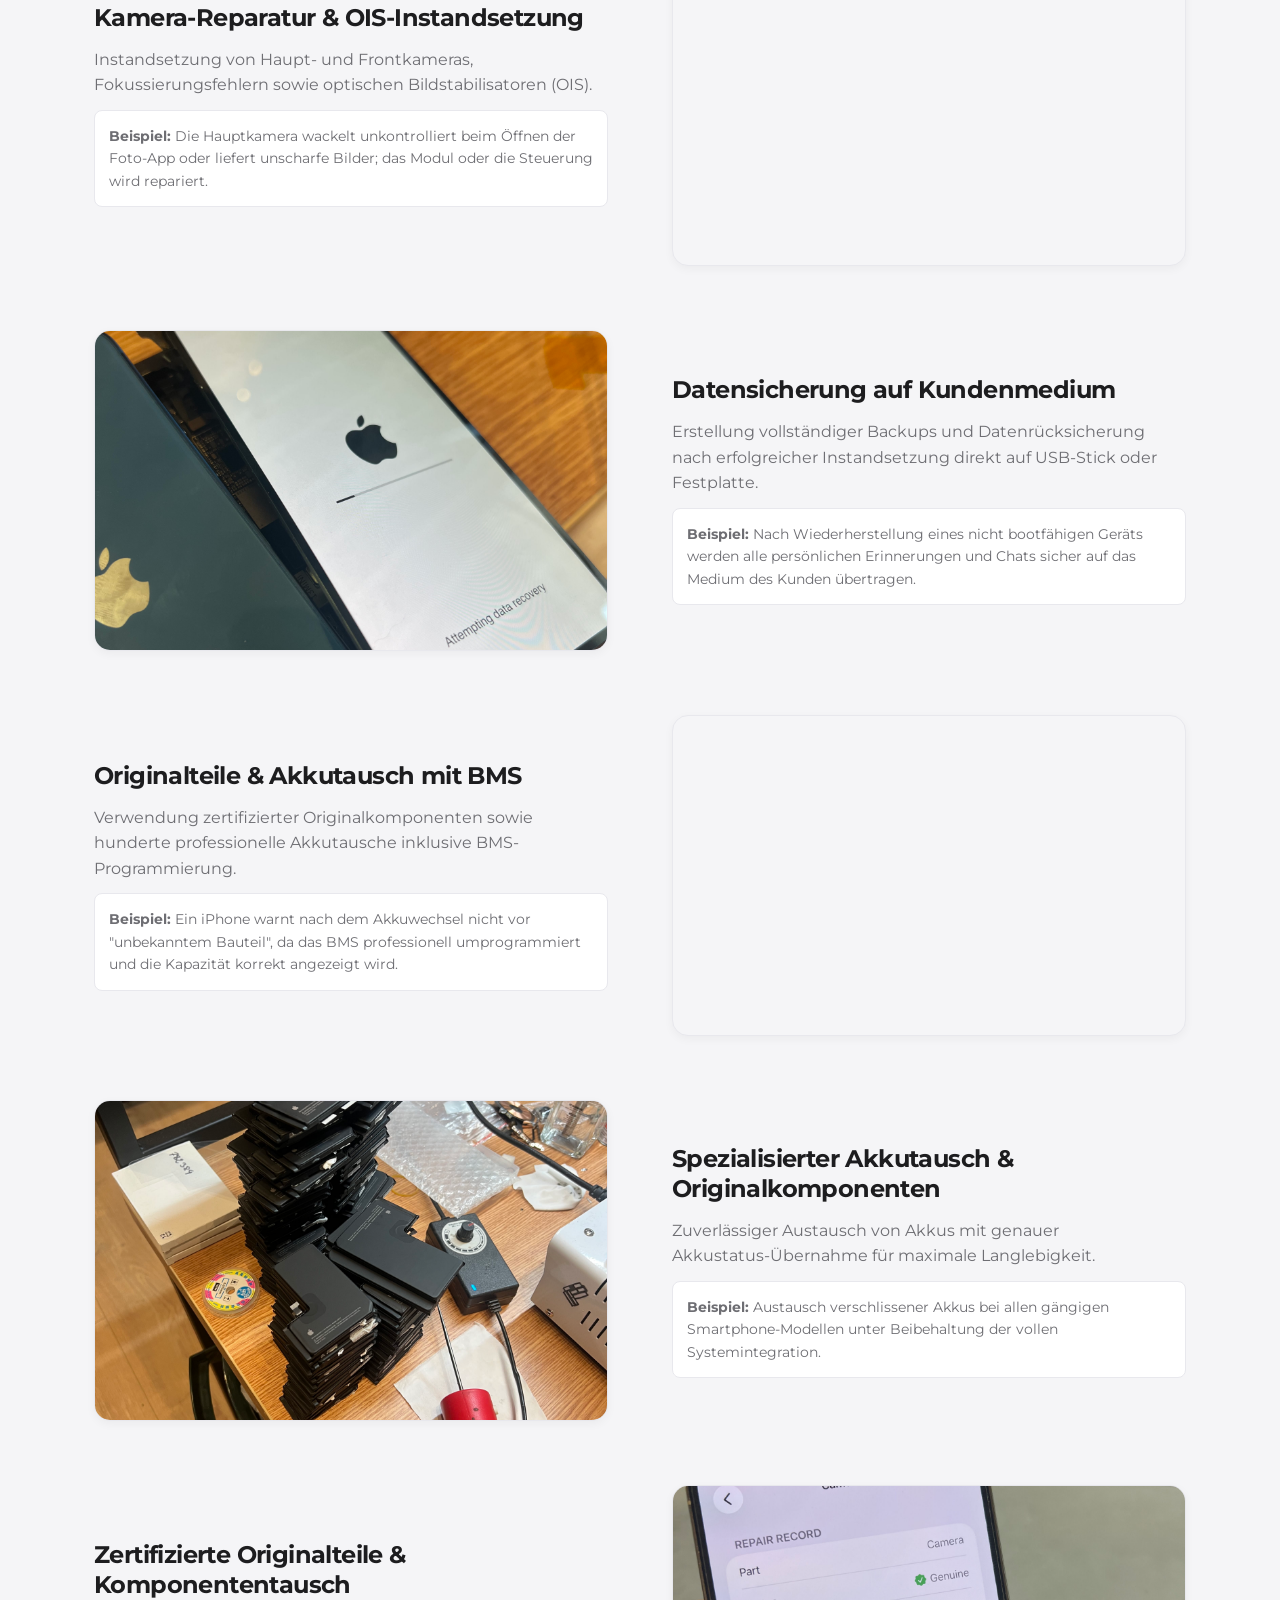
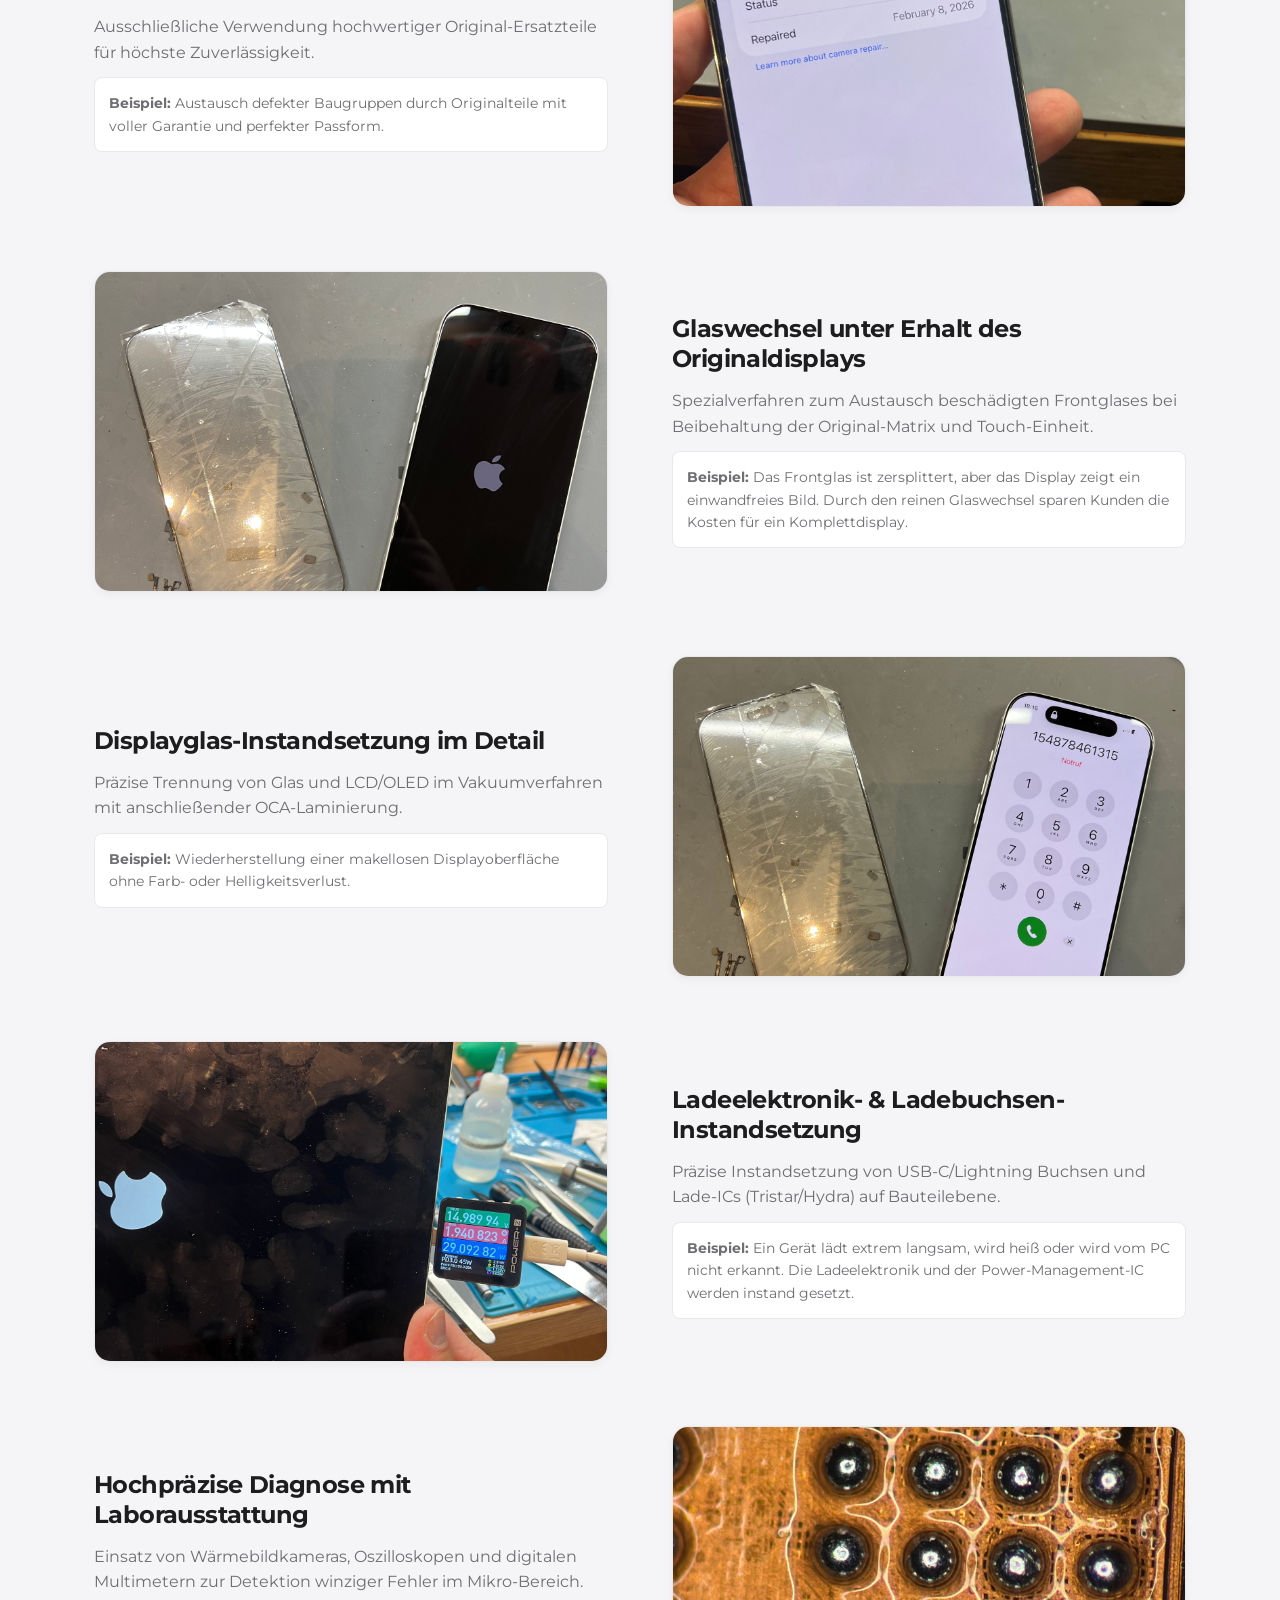
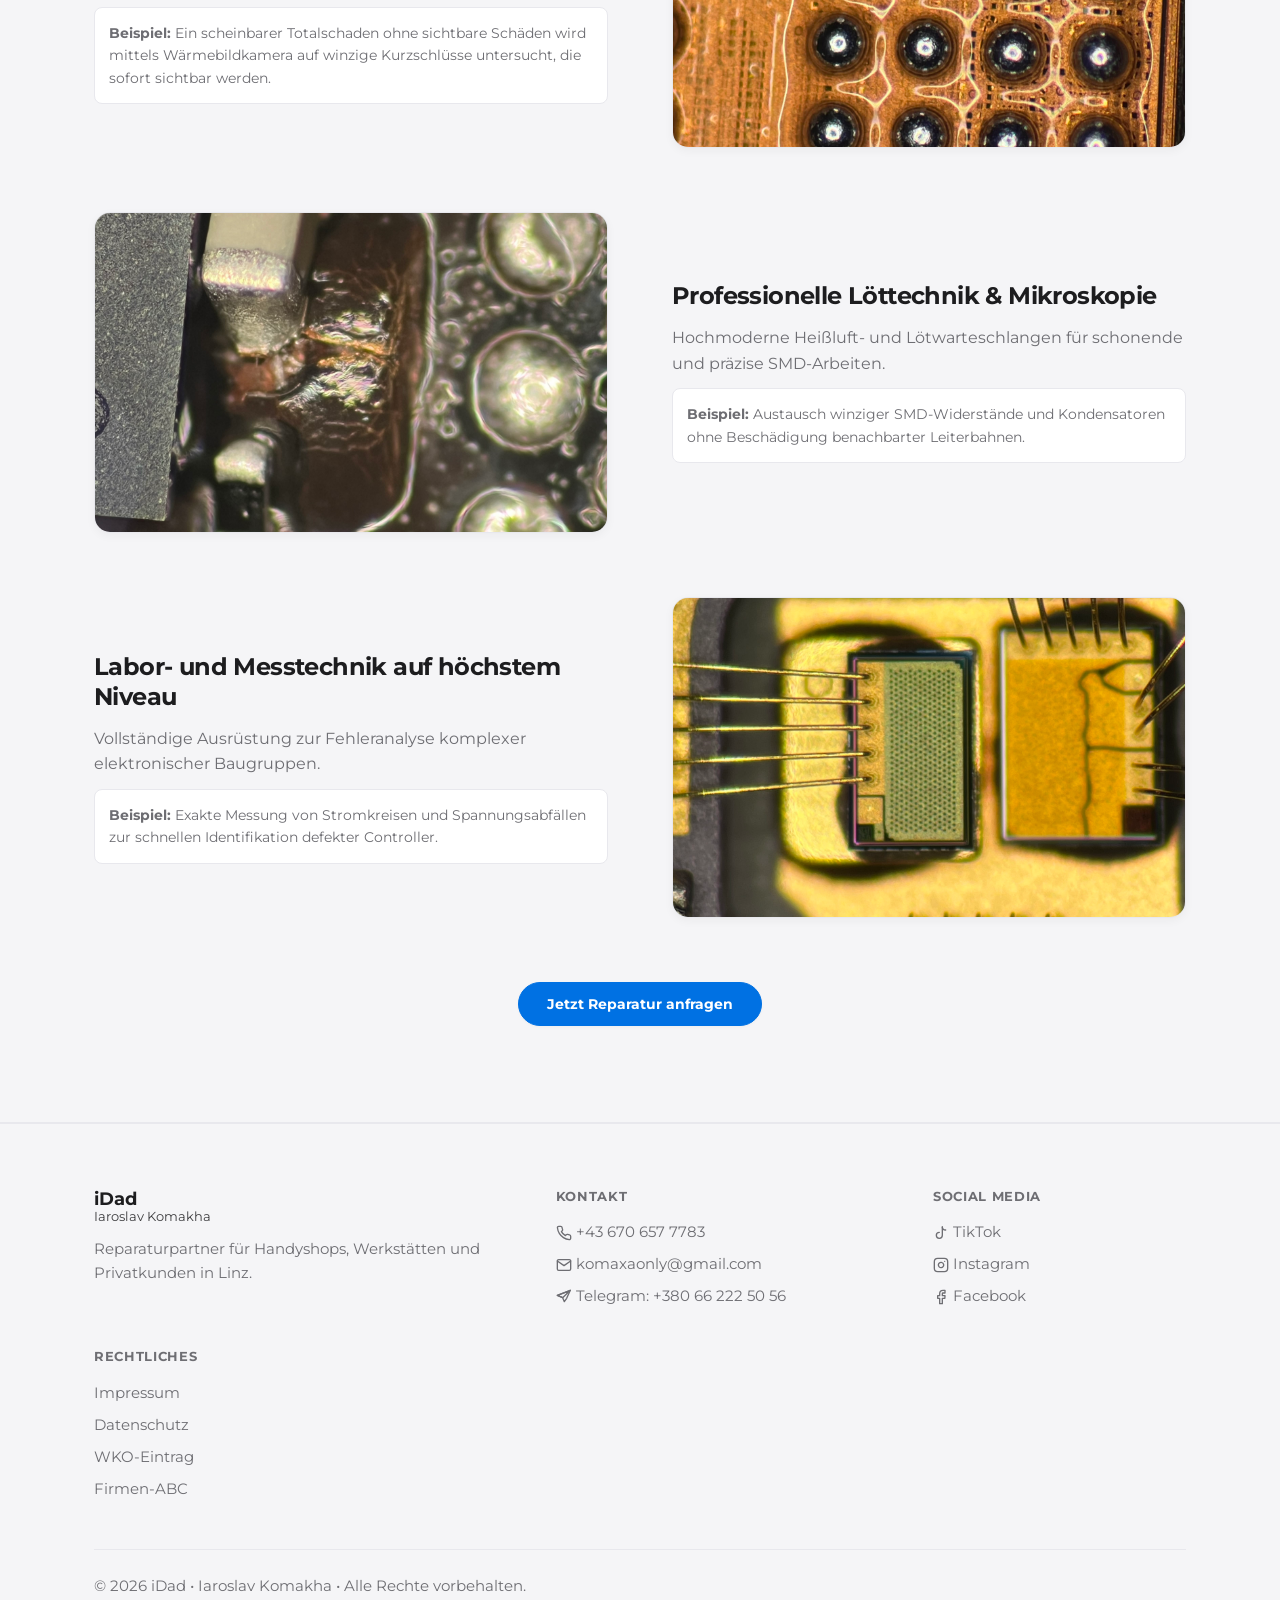
==== commit 2ca00f4d: "Add files via upload" ====
--- a/beispielarbeiten.html
+++ b/beispielarbeiten.html
@@ -17,6 +17,7 @@
     <link rel="preload" href="fonts/montserrat-latin-400-normal.woff2" as="font" type="font/woff2" crossorigin>
     <link rel="preload" href="fonts/montserrat-latin-700-normal.woff2" as="font" type="font/woff2" crossorigin>
     <link rel="stylesheet" href="styles.css">
+    <script>document.documentElement.classList.add('js');</script>
     <script src="script.js" defer></script>
 </head>
 <body>
@@ -38,7 +39,7 @@
             <symbol id="i-phone" viewBox="0 0 24 24"><path d="M22 16.92v3a2 2 0 0 1-2.18 2 19.79 19.79 0 0 1-8.63-3.07 19.5 19.5 0 0 1-6-6 19.79 19.79 0 0 1-3.07-8.67A2 2 0 0 1 4.11 2h3a2 2 0 0 1 2 1.72 12.84 12.84 0 0 0 .7 2.81 2 2 0 0 1-.45 2.11L8.09 9.91a16 16 0 0 0 6 6l1.27-1.27a2 2 0 0 1 2.11-.45 12.84 12.84 0 0 0 2.81.7A2 2 0 0 1 22 16.92z"/></symbol>
             <symbol id="i-mail" viewBox="0 0 24 24"><path d="M4 4h16c1.1 0 2 .9 2 2v12c0 1.1-.9 2-2 2H4c-1.1 0-2-.9-2-2V6c0-1.1.9-2 2-2z"/><polyline points="22,6 12,13 2,6"/></symbol>
             <symbol id="i-telegram" viewBox="0 0 24 24"><path d="M21.5 2L2 9.5l8 3.5L21.5 2z"/><path d="M10 13l2.5 6L16 14l5.5-12L2 9.5l8 3.5z"/></symbol>
-            <symbol id="i-tiktok" viewBox="0 0 24 24"><path d="M9 12a4 4 0 1 0 4 4V4a5 5 0 0 0 5 5"/></symbol>
+            <symbol id="i-tiktok" viewBox="0 0 24 24"><path d="M14 3v12.5a4.5 4.5 0 1 1-4.5-4.5"/><path d="M14 3c0 2.5 2 4.5 5 4.5"/></symbol>
             <symbol id="i-instagram" viewBox="0 0 24 24"><rect x="2" y="2" width="20" height="20" rx="5" ry="5"/><path d="M16 11.37A4 4 0 1 1 12.63 8 4 4 0 0 1 16 11.37z"/><line x1="17.5" y1="6.5" x2="17.51" y2="6.5"/></symbol>
             <symbol id="i-facebook" viewBox="0 0 24 24"><path d="M18 2h-3a5 5 0 0 0-5 5v3H7v4h3v8h4v-8h3.8l.2-4h-4V7a1 1 0 0 1 1-1h3z"/></symbol>
         </defs>
--- a/styles.css
+++ b/styles.css
@@ -944,18 +944,168 @@
     animation-iteration-count: 1 !important;
   }
 }
-/* Formular-Umschalter und Fallback ohne JS */
-.form-toggle-container[hidden] {
-  display: none !important;
-}
-
-/* Fallback für Nutzer ohne JavaScript: Formular direkt anzeigen */
-html:not(.js) #form-container {
-  display: block !important;
-}
-
-html:not(.js) #toggle-form-btn {
-  display: none !important;
+/* Anfrage-Bereich (nach "Kooperation") */
+.section--request {
+  padding-top: 0;
+}
+
+.request-box {
+  max-width: 46rem;
+  margin-inline: auto;
+  padding: 3rem 2rem;
+  text-align: center;
+  background: var(--surface);
+  border: 1px solid var(--border);
+  border-radius: 1.5rem;
+}
+
+.request-box h2 {
+  font-size: clamp(1.5rem, 1.2rem + 1.2vw, 2.125rem);
+}
+
+.request-box p {
+  margin: 1rem 0 2rem;
+  font-size: 1.0625rem;
+  color: var(--muted);
+}
+
+/* Formular als Popup (dialog) */
+.form-modal {
+  width: min(34rem, calc(100% - 2rem));
+  max-height: calc(100dvh - 2rem);
+  padding: 0;
+  overflow: auto;
+  color: var(--muted);
+  background: var(--white);
+  border: none;
+  border-radius: 1.25rem;
+  box-shadow: var(--shadow-lg);
+}
+
+.form-modal[open] {
+  animation: modal-in 0.28s cubic-bezier(0.22, 0.61, 0.36, 1);
+}
+
+.form-modal[open]::backdrop {
+  background: rgba(0, 0, 0, 0.55);
+  -webkit-backdrop-filter: blur(4px);
+  backdrop-filter: blur(4px);
+  animation: backdrop-in 0.28s ease;
+}
+
+.form-modal__inner {
+  position: relative;
+  padding: 2rem;
+}
+
+.form-modal h2 {
+  margin: 0 2.5rem 1.5rem 0;
+  font-size: 1.5rem;
+}
+
+.form-modal__close {
+  position: absolute;
+  top: 1rem;
+  right: 1rem;
+  display: flex;
+  align-items: center;
+  justify-content: center;
+  width: 2.5rem;
+  height: 2.5rem;
+  padding: 0;
+  font: inherit;
+  font-size: 1.75rem;
+  line-height: 1;
+  color: var(--text);
+  background: var(--surface);
+  border: 1px solid var(--border);
+  border-radius: 999px;
+  cursor: pointer;
+  transition: background 0.18s ease;
+}
+
+.form-modal__close:hover {
+  background: var(--surface-strong);
+}
+
+.form-modal__inner input:focus-visible,
+.form-modal__inner textarea:focus-visible {
+  outline-offset: 1px;
+}
+
+html.modal-open {
+  overflow: hidden;
+}
+
+@keyframes modal-in {
+  from { opacity: 0; transform: translateY(1.25rem) scale(0.97); }
+  to   { opacity: 1; transform: none; }
+}
+
+@keyframes backdrop-in {
+  from { opacity: 0; }
+  to   { opacity: 1; }
+}
+
+/* Fallback ohne JavaScript: Formular direkt als Block anzeigen */
+html:not(.js) .form-modal {
+  display: block;
+  position: static;
+  margin: 2rem auto 0;
+  box-shadow: none;
+  border: 1px solid var(--border);
+}
+
+html:not(.js) #toggle-form-btn,
+html:not(.js) .form-modal__close {
+  display: none;
+}
+
+@media (max-width: 30em) {
+  .request-box {
+    padding: 2rem 1.25rem;
+  }
+
+  .form-modal__inner {
+    padding: 1.5rem 1.25rem;
+  }
+}
+
+/* Footer-Icons: Strichgrafiken (Feather-Stil), sonst werden sie gefuellt und unvollstaendig dargestellt */
+.site-footer svg {
+  fill: none;
+  stroke: currentColor;
+  stroke-width: 2;
+  stroke-linecap: round;
+  stroke-linejoin: round;
+}
+
+/* Scroll-Animation: Bilder fliegen je nach Layout von links bzw. rechts ein */
+main {
+  overflow-x: clip;
+}
+
+.js .feature img {
+  opacity: 0;
+  transform: translateX(-7rem);
+}
+
+.js .feature:nth-child(even) img {
+  transform: translateX(7rem);
+}
+
+.js .feature.is-in img {
+  opacity: 1;
+  transform: none;
+  transition: opacity 0.8s ease, transform 0.9s cubic-bezier(0.22, 0.61, 0.36, 1);
+}
+
+@media (prefers-reduced-motion: reduce), print {
+  .js .feature img,
+  .js .feature:nth-child(even) img {
+    opacity: 1 !important;
+    transform: none !important;
+  }
 }
 
 /* Zentraler Header mit Logo */
